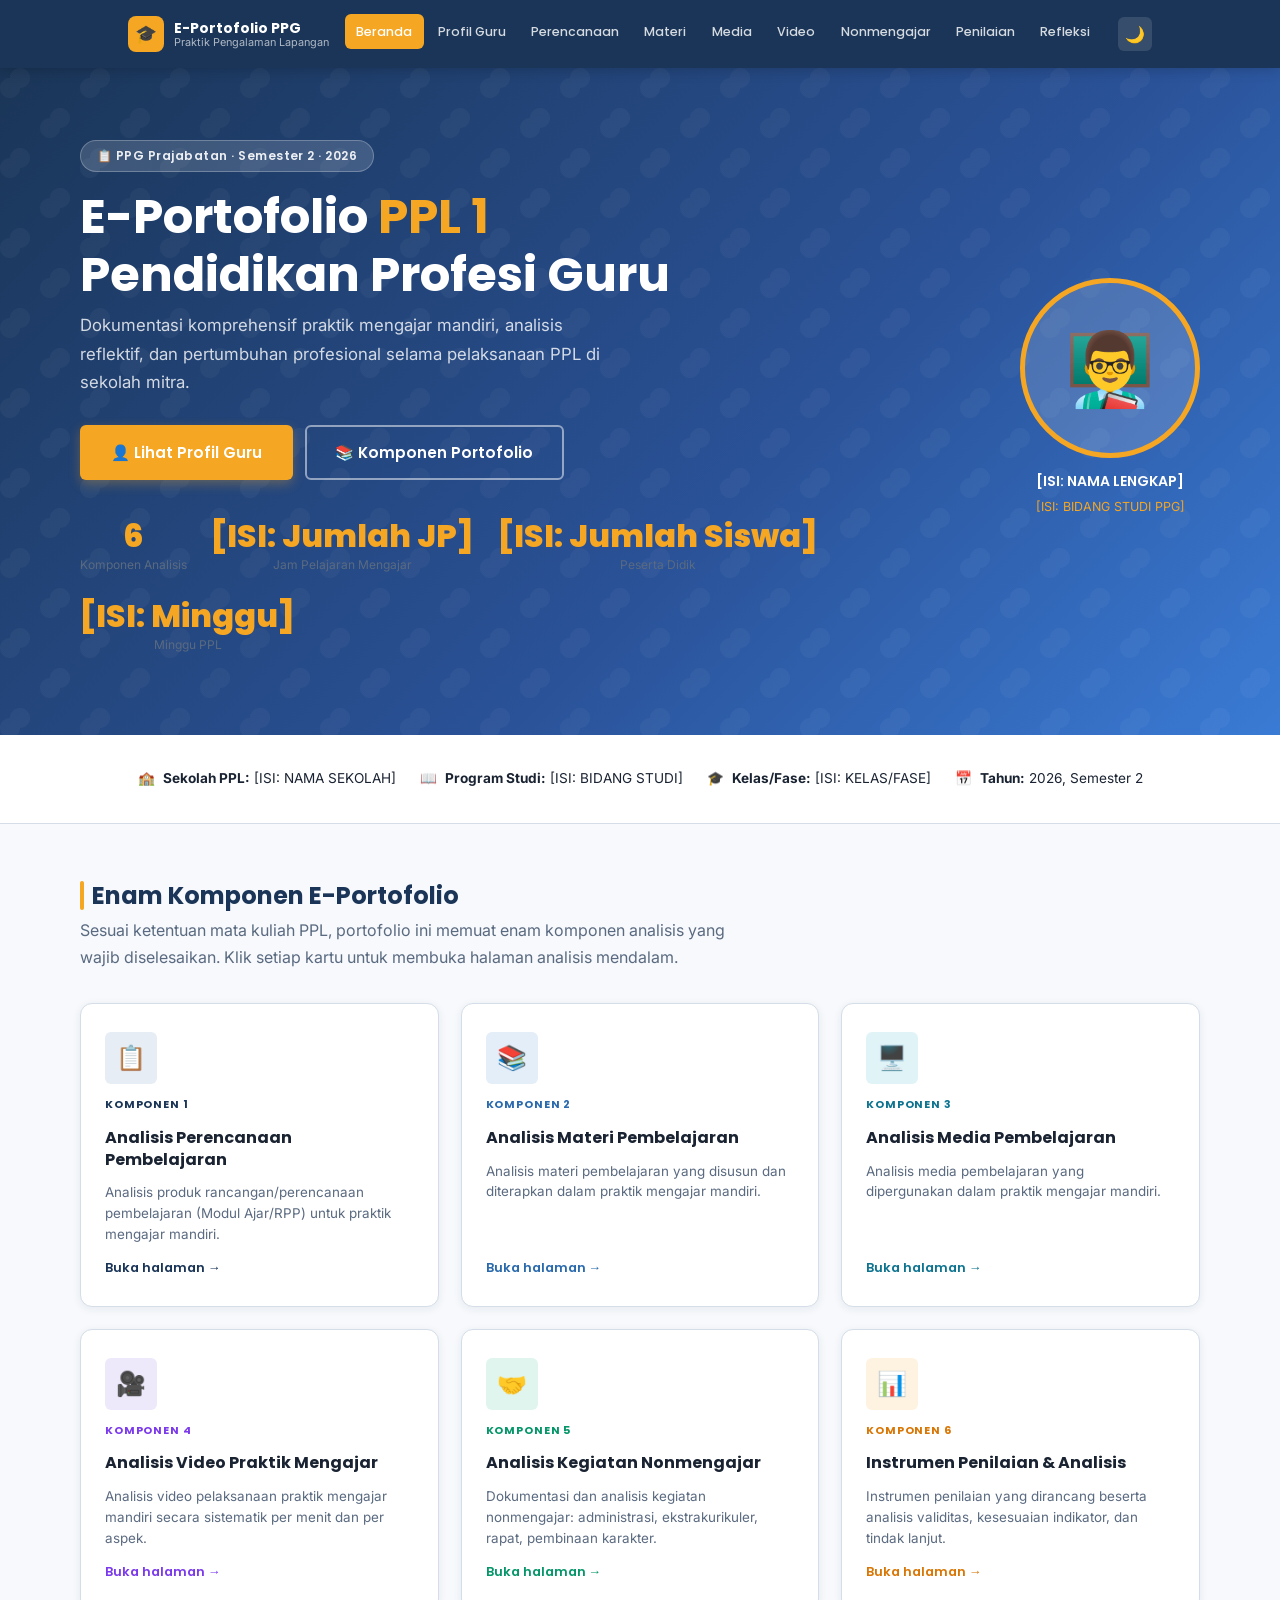
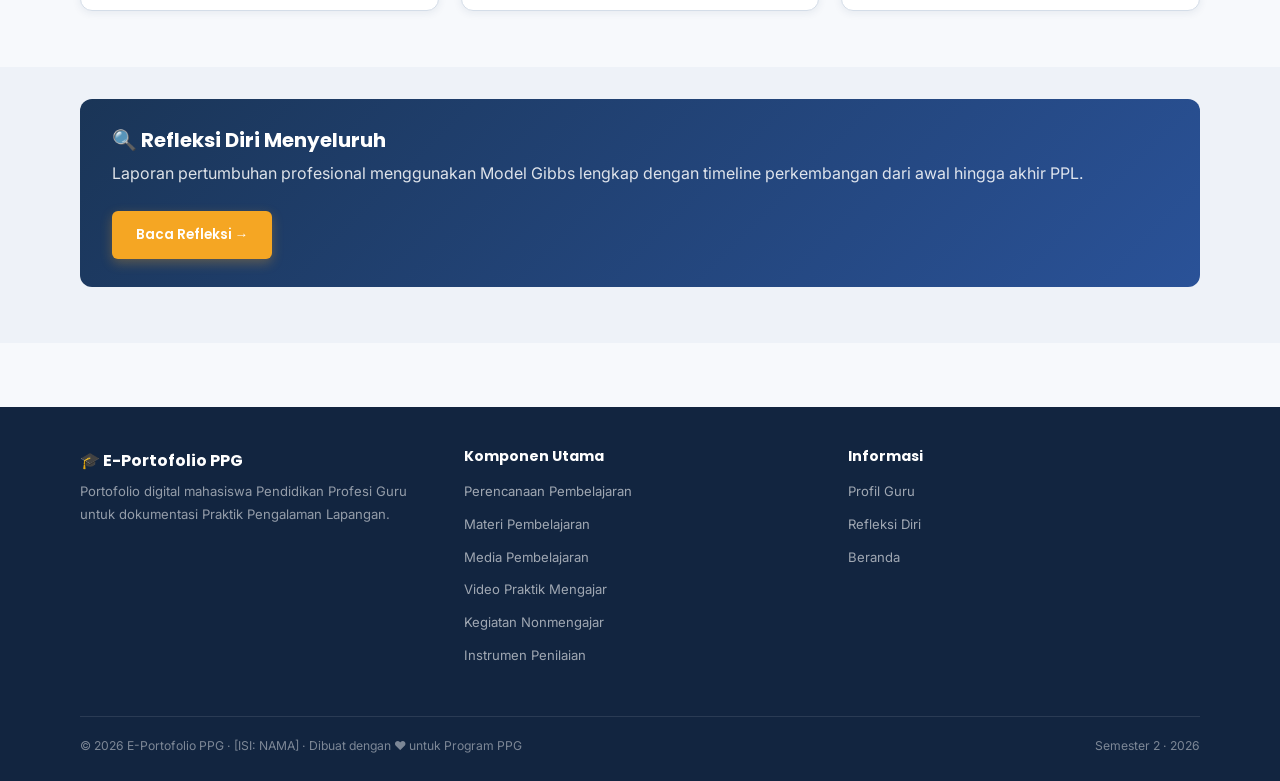
==== index.html @ 10f50a90 "Add files via upload" ====
<!DOCTYPE html>
<html lang="id">
<head>
  <meta charset="UTF-8" />
  <meta name="viewport" content="width=device-width, initial-scale=1.0" />
  <title>E-Portofolio PPG – Beranda</title>
  <meta name="description" content="E-Portofolio Mahasiswa PPG untuk Praktik Pengalaman Lapangan (PPL)" />
  <link rel="stylesheet" href="assets/css/style.css" />
  <!-- Reading Progress Bar -->
  <style>
    #reading-progress {
      position: fixed; top: 0; left: 0; height: 3px; width: 0;
      background: var(--color-accent); z-index: 2000; transition: width .1s;
    }
  </style>
</head>
<body>
<div id="reading-progress" role="progressbar" aria-label="Progress membaca"></div>

<!-- ===== NAVBAR ===== -->
<nav class="navbar" role="navigation" aria-label="Navigasi utama">
  <div class="container">
    <a href="index.html" class="nav-brand" aria-label="Beranda E-Portofolio PPG">
      <div class="nav-brand-icon" aria-hidden="true">🎓</div>
      <div class="nav-brand-text">
        <span class="nav-brand-title">E-Portofolio PPG</span>
        <span class="nav-brand-sub">Praktik Pengalaman Lapangan</span>
      </div>
    </a>
    <ul class="nav-menu" id="nav-menu" role="menubar">
      <li role="none"><a href="index.html" role="menuitem">Beranda</a></li>
      <li role="none"><a href="profil.html" role="menuitem">Profil Guru</a></li>
      <li role="none"><a href="perencanaan.html" role="menuitem">Perencanaan</a></li>
      <li role="none"><a href="materi.html" role="menuitem">Materi</a></li>
      <li role="none"><a href="media.html" role="menuitem">Media</a></li>
      <li role="none"><a href="video.html" role="menuitem">Video</a></li>
      <li role="none"><a href="nonmengajar.html" role="menuitem">Nonmengajar</a></li>
      <li role="none"><a href="penilaian.html" role="menuitem">Penilaian</a></li>
      <li role="none"><a href="refleksi.html" role="menuitem">Refleksi</a></li>
    </ul>
    <div class="nav-actions">
      <button id="dark-toggle" class="btn-dark-toggle" aria-label="Ganti tema gelap/terang" title="Ganti tema">🌙</button>
      <button id="hamburger" class="hamburger" aria-label="Buka/tutup menu" aria-expanded="false" aria-controls="nav-menu">☰</button>
    </div>
  </div>
</nav>

<!-- ===== HERO ===== -->
<header class="hero">
  <div class="container">
    <div class="hero-layout">
      <div class="hero-text">
        <span class="hero-tag">📋 PPG Prajabatan · Semester 2 · 2026</span>
        <h1 class="hero-title">
          E-Portofolio <span>PPL 1</span><br>
          Pendidikan Profesi Guru
        </h1>
        <p class="hero-subtitle">
          Dokumentasi komprehensif praktik mengajar mandiri, analisis reflektif, dan pertumbuhan profesional selama pelaksanaan PPL di sekolah mitra.
        </p>
        <div class="hero-cta">
          <a href="profil.html" class="btn btn-accent btn-lg">👤 Lihat Profil Guru</a>
          <a href="#komponen" class="btn btn-outline btn-lg" style="color:#fff;border-color:rgba(255,255,255,.5);">📚 Komponen Portofolio</a>
        </div>

        <div class="stats-grid">
          <div class="stat-item">
            <div class="stat-num">6</div>
            <div class="stat-label">Komponen Analisis</div>
          </div>
          <div class="stat-item">
            <div class="stat-num">[ISI: Jumlah JP]</div>
            <div class="stat-label">Jam Pelajaran Mengajar</div>
          </div>
          <div class="stat-item">
            <div class="stat-num">[ISI: Jumlah Siswa]</div>
            <div class="stat-label">Peserta Didik</div>
          </div>
          <div class="stat-item">
            <div class="stat-num">[ISI: Minggu]</div>
            <div class="stat-label">Minggu PPL</div>
          </div>
        </div>
      </div>

      <div class="hero-avatar-wrap">
        <div class="hero-avatar">
          <img src="assets/img/foto-profil.jpg" alt="Foto profil [NAMA] mahasiswa PPG" onerror="this.parentElement.innerHTML='👨‍🏫'">
        </div>
        <div class="hero-avatar-name">[ISI: NAMA LENGKAP]</div>
        <div class="hero-avatar-role">[ISI: BIDANG STUDI PPG]</div>
      </div>
    </div>
  </div>
</header>

<!-- ===== INFO UTAMA ===== -->
<section class="section-sm" style="background:var(--color-surface);border-bottom:1px solid var(--color-border);">
  <div class="container">
    <div style="display:flex;flex-wrap:wrap;gap:1.5rem;justify-content:center;">
      <div style="display:flex;align-items:center;gap:.5rem;font-size:.85rem;">
        <span>🏫</span><span><strong>Sekolah PPL:</strong> [ISI: NAMA SEKOLAH]</span>
      </div>
      <div style="display:flex;align-items:center;gap:.5rem;font-size:.85rem;">
        <span>📖</span><span><strong>Program Studi:</strong> [ISI: BIDANG STUDI]</span>
      </div>
      <div style="display:flex;align-items:center;gap:.5rem;font-size:.85rem;">
        <span>🎓</span><span><strong>Kelas/Fase:</strong> [ISI: KELAS/FASE]</span>
      </div>
      <div style="display:flex;align-items:center;gap:.5rem;font-size:.85rem;">
        <span>📅</span><span><strong>Tahun:</strong> 2026, Semester 2</span>
      </div>
    </div>
  </div>
</section>

<!-- ===== 6 KOMPONEN ===== -->
<section class="section" id="komponen">
  <div class="container">
    <h2 class="section-title fade-in">Enam Komponen E-Portofolio</h2>
    <p class="section-subtitle fade-in">
      Sesuai ketentuan mata kuliah PPL, portofolio ini memuat enam komponen analisis yang wajib diselesaikan. Klik setiap kartu untuk membuka halaman analisis mendalam.
    </p>

    <div class="comp-grid">

      <!-- 1 -->
      <a href="perencanaan.html" class="comp-card fade-in" style="--comp-color:#1A3557;--comp-color-lt:#e6edf4;">
        <div class="comp-icon" aria-hidden="true">📋</div>
        <div class="comp-num">Komponen 1</div>
        <div class="comp-title">Analisis Perencanaan Pembelajaran</div>
        <p class="comp-desc">Analisis produk rancangan/perencanaan pembelajaran (Modul Ajar/RPP) untuk praktik mengajar mandiri.</p>
        <div class="comp-arrow">Buka halaman →</div>
      </a>

      <!-- 2 -->
      <a href="materi.html" class="comp-card fade-in" style="--comp-color:#2a6aad;--comp-color-lt:#e3eef8;">
        <div class="comp-icon" style="--comp-color-lt:#e3eef8;" aria-hidden="true">📚</div>
        <div class="comp-num">Komponen 2</div>
        <div class="comp-title">Analisis Materi Pembelajaran</div>
        <p class="comp-desc">Analisis materi pembelajaran yang disusun dan diterapkan dalam praktik mengajar mandiri.</p>
        <div class="comp-arrow">Buka halaman →</div>
      </a>

      <!-- 3 -->
      <a href="media.html" class="comp-card fade-in" style="--comp-color:#0e7490;--comp-color-lt:#e0f4f8;">
        <div class="comp-icon" style="--comp-color-lt:#e0f4f8;" aria-hidden="true">🖥️</div>
        <div class="comp-num">Komponen 3</div>
        <div class="comp-title">Analisis Media Pembelajaran</div>
        <p class="comp-desc">Analisis media pembelajaran yang dipergunakan dalam praktik mengajar mandiri.</p>
        <div class="comp-arrow">Buka halaman →</div>
      </a>

      <!-- 4 -->
      <a href="video.html" class="comp-card fade-in" style="--comp-color:#7c3aed;--comp-color-lt:#ede9fb;">
        <div class="comp-icon" style="--comp-color-lt:#ede9fb;" aria-hidden="true">🎥</div>
        <div class="comp-num">Komponen 4</div>
        <div class="comp-title">Analisis Video Praktik Mengajar</div>
        <p class="comp-desc">Analisis video pelaksanaan praktik mengajar mandiri secara sistematik per menit dan per aspek.</p>
        <div class="comp-arrow">Buka halaman →</div>
      </a>

      <!-- 5 -->
      <a href="nonmengajar.html" class="comp-card fade-in" style="--comp-color:#059669;--comp-color-lt:#e0f5ee;">
        <div class="comp-icon" style="--comp-color-lt:#e0f5ee;" aria-hidden="true">🤝</div>
        <div class="comp-num">Komponen 5</div>
        <div class="comp-title">Analisis Kegiatan Nonmengajar</div>
        <p class="comp-desc">Dokumentasi dan analisis kegiatan nonmengajar: administrasi, ekstrakurikuler, rapat, pembinaan karakter.</p>
        <div class="comp-arrow">Buka halaman →</div>
      </a>

      <!-- 6 -->
      <a href="penilaian.html" class="comp-card fade-in" style="--comp-color:#d97706;--comp-color-lt:#fef3e0;">
        <div class="comp-icon" style="--comp-color-lt:#fef3e0;" aria-hidden="true">📊</div>
        <div class="comp-num">Komponen 6</div>
        <div class="comp-title">Instrumen Penilaian & Analisis</div>
        <p class="comp-desc">Instrumen penilaian yang dirancang beserta analisis validitas, kesesuaian indikator, dan tindak lanjut.</p>
        <div class="comp-arrow">Buka halaman →</div>
      </a>

    </div>
  </div>
</section>

<!-- ===== REFLEKSI CTA ===== -->
<section class="section-sm" style="background:var(--color-surface-2);">
  <div class="container">
    <div class="highlight-box fade-in">
      <div style="display:flex;align-items:center;justify-content:space-between;flex-wrap:wrap;gap:1.5rem;">
        <div>
          <h3 style="font-size:1.25rem;margin-bottom:.4rem;">🔍 Refleksi Diri Menyeluruh</h3>
          <p>Laporan pertumbuhan profesional menggunakan Model Gibbs lengkap dengan timeline perkembangan dari awal hingga akhir PPL.</p>
        </div>
        <a href="refleksi.html" class="btn btn-accent">Baca Refleksi →</a>
      </div>
    </div>
  </div>
</section>

<!-- ===== FOOTER ===== -->
<footer class="footer" role="contentinfo">
  <div class="container">
    <div class="footer-grid">
      <div class="footer-brand">
        <div class="nav-brand-title">🎓 E-Portofolio PPG</div>
        <p>Portofolio digital mahasiswa Pendidikan Profesi Guru untuk dokumentasi Praktik Pengalaman Lapangan.</p>
      </div>
      <div class="footer-col">
        <h4>Komponen Utama</h4>
        <ul>
          <li><a href="perencanaan.html">Perencanaan Pembelajaran</a></li>
          <li><a href="materi.html">Materi Pembelajaran</a></li>
          <li><a href="media.html">Media Pembelajaran</a></li>
          <li><a href="video.html">Video Praktik Mengajar</a></li>
          <li><a href="nonmengajar.html">Kegiatan Nonmengajar</a></li>
          <li><a href="penilaian.html">Instrumen Penilaian</a></li>
        </ul>
      </div>
      <div class="footer-col">
        <h4>Informasi</h4>
        <ul>
          <li><a href="profil.html">Profil Guru</a></li>
          <li><a href="refleksi.html">Refleksi Diri</a></li>
          <li><a href="index.html">Beranda</a></li>
        </ul>
      </div>
    </div>
    <div class="footer-bottom">
      <span>© <span id="current-year"></span> E-Portofolio PPG · [ISI: NAMA] · Dibuat dengan ❤️ untuk Program PPG</span>
      <span>Semester 2 · 2026</span>
    </div>
  </div>
</footer>

<button id="back-to-top" aria-label="Kembali ke atas">↑</button>
<script src="assets/js/main.js"></script>
</body>
</html>
---- assets/css/style.css ----
/* ============================================================
   E-PORTOFOLIO PPG — style.css
   Palet: Biru Tua (#1A3557) + Aksen Kuning/Oranye (#F5A623)
   Font : Poppins (judul) | Inter (isi)
   ============================================================ */

/* ---------- Google Fonts ---------- */
@import url('https://fonts.googleapis.com/css2?family=Inter:wght@300;400;500;600;700&family=Poppins:wght@400;500;600;700;800&display=swap');

/* ---------- CSS Variables ---------- */
:root {
  --color-primary:     #1A3557;
  --color-primary-dk:  #122540;
  --color-primary-lt:  #2a5298;
  --color-accent:      #F5A623;
  --color-accent-dk:   #d4891a;
  --color-accent-lt:   #ffc65a;
  --color-bg:          #F7F9FC;
  --color-surface:     #FFFFFF;
  --color-surface-2:   #EEF2F8;
  --color-text:        #1a2332;
  --color-text-muted:  #5a6a80;
  --color-border:      #d4dde8;
  --color-danger:      #e74c3c;
  --color-success:     #27ae60;

  --font-head:    'Poppins', sans-serif;
  --font-body:    'Inter', sans-serif;

  --radius-sm:    6px;
  --radius-md:    12px;
  --radius-lg:    20px;
  --radius-xl:    28px;

  --shadow-sm:    0 2px 8px rgba(26,53,87,.08);
  --shadow-md:    0 6px 24px rgba(26,53,87,.12);
  --shadow-lg:    0 16px 48px rgba(26,53,87,.16);

  --nav-height:   68px;
  --transition:   .25s cubic-bezier(.4,0,.2,1);
}

/* ---------- Dark Mode ---------- */
[data-theme="dark"] {
  --color-primary:     #2a6aad;
  --color-primary-dk:  #1d4e80;
  --color-primary-lt:  #4a8fd4;
  --color-accent:      #F5A623;
  --color-accent-dk:   #d4891a;
  --color-bg:          #0f1923;
  --color-surface:     #1a2535;
  --color-surface-2:   #222f42;
  --color-text:        #e2e8f0;
  --color-text-muted:  #8fa3bc;
  --color-border:      #2d3f55;
}

/* ---------- Reset & Base ---------- */
*, *::before, *::after { box-sizing: border-box; margin: 0; padding: 0; }

html {
  font-size: 16px;
  scroll-behavior: smooth;
  scroll-padding-top: calc(var(--nav-height) + 16px);
}

body {
  font-family: var(--font-body);
  background: var(--color-bg);
  color: var(--color-text);
  line-height: 1.7;
  transition: background var(--transition), color var(--transition);
}

img { max-width: 100%; height: auto; display: block; }
a { color: var(--color-primary-lt); text-decoration: none; }
a:hover { text-decoration: underline; }

h1, h2, h3, h4, h5 {
  font-family: var(--font-head);
  color: var(--color-primary);
  line-height: 1.3;
}
[data-theme="dark"] h1,
[data-theme="dark"] h2,
[data-theme="dark"] h3,
[data-theme="dark"] h4,
[data-theme="dark"] h5 { color: var(--color-primary-lt); }

p { margin-bottom: 1rem; }
ul, ol { padding-left: 1.5rem; margin-bottom: 1rem; }
li { margin-bottom: .35rem; }

/* ---------- Utility Classes ---------- */
.container { max-width: 1160px; margin: 0 auto; padding: 0 1.25rem; }
.sr-only {
  position: absolute; width: 1px; height: 1px;
  padding: 0; margin: -1px; overflow: hidden;
  clip: rect(0,0,0,0); white-space: nowrap; border: 0;
}
.text-accent   { color: var(--color-accent); }
.text-muted    { color: var(--color-text-muted); }
.font-head     { font-family: var(--font-head); }
.mt-0 { margin-top: 0 !important; }
.mb-0 { margin-bottom: 0 !important; }
.badge {
  display: inline-block;
  padding: .22rem .65rem;
  font-size: .7rem;
  font-weight: 600;
  font-family: var(--font-head);
  letter-spacing: .04em;
  text-transform: uppercase;
  border-radius: 99px;
  background: var(--color-accent);
  color: #fff;
}
.badge-blue {
  background: var(--color-primary);
  color: #fff;
}
.badge-outline {
  background: transparent;
  border: 1.5px solid var(--color-primary);
  color: var(--color-primary);
}

/* ---------- NAVBAR ---------- */
.navbar {
  position: sticky;
  top: 0;
  z-index: 1000;
  height: var(--nav-height);
  background: var(--color-primary);
  box-shadow: 0 2px 12px rgba(0,0,0,.18);
  display: flex;
  align-items: center;
}

.navbar .container {
  display: flex;
  align-items: center;
  justify-content: space-between;
  gap: 1rem;
  height: 100%;
}

.nav-brand {
  display: flex;
  align-items: center;
  gap: .6rem;
  text-decoration: none;
}
.nav-brand-icon {
  width: 36px; height: 36px;
  background: var(--color-accent);
  border-radius: 8px;
  display: grid;
  place-items: center;
  font-size: 1.1rem;
  flex-shrink: 0;
}
.nav-brand-text {
  display: flex;
  flex-direction: column;
  line-height: 1.15;
}
.nav-brand-title {
  font-family: var(--font-head);
  font-weight: 700;
  font-size: .88rem;
  color: #fff;
}
.nav-brand-sub {
  font-size: .68rem;
  color: rgba(255,255,255,.65);
  font-weight: 400;
}

.nav-menu {
  display: flex;
  align-items: center;
  list-style: none;
  gap: .15rem;
  padding: 0;
  margin: 0;
}
.nav-menu a {
  display: block;
  padding: .42rem .72rem;
  font-family: var(--font-head);
  font-size: .78rem;
  font-weight: 500;
  color: rgba(255,255,255,.82);
  border-radius: var(--radius-sm);
  transition: background var(--transition), color var(--transition);
  text-decoration: none;
  white-space: nowrap;
}
.nav-menu a:hover { background: rgba(255,255,255,.12); color: #fff; }
.nav-menu a.active {
  background: var(--color-accent);
  color: #fff;
}

.nav-actions {
  display: flex;
  align-items: center;
  gap: .5rem;
}
.btn-dark-toggle {
  background: rgba(255,255,255,.12);
  border: none;
  border-radius: var(--radius-sm);
  width: 34px; height: 34px;
  cursor: pointer;
  color: #fff;
  font-size: 1rem;
  display: grid;
  place-items: center;
  transition: background var(--transition);
}
.btn-dark-toggle:hover { background: rgba(255,255,255,.22); }

.hamburger {
  display: none;
  background: none;
  border: none;
  cursor: pointer;
  padding: .4rem;
  border-radius: var(--radius-sm);
  color: #fff;
  font-size: 1.4rem;
}

/* ---------- MOBILE MENU ---------- */
@media (max-width: 900px) {
  .hamburger { display: block; }

  .nav-menu {
    position: fixed;
    top: var(--nav-height);
    left: 0; right: 0;
    background: var(--color-primary-dk);
    flex-direction: column;
    align-items: stretch;
    gap: 0;
    padding: .75rem;
    max-height: calc(100vh - var(--nav-height));
    overflow-y: auto;
    transform: translateY(-110%);
    opacity: 0;
    transition: transform .3s ease, opacity .3s ease;
    pointer-events: none;
  }
  .nav-menu.open {
    transform: translateY(0);
    opacity: 1;
    pointer-events: auto;
  }
  .nav-menu a {
    padding: .7rem 1rem;
    font-size: .88rem;
  }
}

/* ---------- BREADCRUMB ---------- */
.breadcrumb {
  background: var(--color-surface);
  border-bottom: 1px solid var(--color-border);
  padding: .6rem 0;
  font-size: .78rem;
  color: var(--color-text-muted);
}
.breadcrumb ol {
  list-style: none;
  display: flex;
  align-items: center;
  gap: .4rem;
  padding: 0; margin: 0;
  flex-wrap: wrap;
}
.breadcrumb li:not(:last-child)::after {
  content: '›';
  margin-left: .4rem;
  opacity: .5;
}
.breadcrumb a { color: var(--color-primary-lt); }

/* ---------- PAGE HERO ---------- */
.page-hero {
  background: linear-gradient(135deg, var(--color-primary) 0%, var(--color-primary-lt) 100%);
  padding: 3.5rem 0 3rem;
  position: relative;
  overflow: hidden;
}
.page-hero::before {
  content: '';
  position: absolute;
  inset: 0;
  background: url("data:image/svg+xml,%3Csvg width='60' height='60' viewBox='0 0 60 60' xmlns='http://www.w3.org/2000/svg'%3E%3Cg fill='none' fill-rule='evenodd'%3E%3Cg fill='%23ffffff' fill-opacity='0.04'%3E%3Cpath d='M36 34v-4h-2v4h-4v2h4v4h2v-4h4v-2h-4zm0-30V0h-2v4h-4v2h4v4h2V6h4V4h-4zM6 34v-4H4v4H0v2h4v4h2v-4h4v-2H6zM6 4V0H4v4H0v2h4v4h2V6h4V4H6z'/%3E%3C/g%3E%3C/g%3E%3C/svg%3E");
}
.page-hero .container { position: relative; }
.page-hero-badge {
  display: inline-flex;
  align-items: center;
  gap: .4rem;
  background: rgba(255,255,255,.15);
  border: 1px solid rgba(255,255,255,.25);
  border-radius: 99px;
  padding: .3rem .85rem;
  font-size: .72rem;
  font-family: var(--font-head);
  font-weight: 600;
  color: rgba(255,255,255,.9);
  letter-spacing: .05em;
  text-transform: uppercase;
  margin-bottom: .85rem;
}
.page-hero h1 {
  font-size: clamp(1.6rem, 3vw, 2.5rem);
  color: #fff;
  margin-bottom: .6rem;
}
.page-hero p {
  color: rgba(255,255,255,.8);
  font-size: 1.02rem;
  max-width: 680px;
  margin-bottom: 0;
}

/* ---------- SECTION ---------- */
.section { padding: 3.5rem 0; }
.section-sm { padding: 2rem 0; }
.section-title {
  font-size: 1.5rem;
  margin-bottom: .4rem;
  display: flex;
  align-items: center;
  gap: .5rem;
}
.section-title::before {
  content: '';
  display: inline-block;
  width: 4px;
  height: 1.2em;
  background: var(--color-accent);
  border-radius: 2px;
  flex-shrink: 0;
}
.section-subtitle {
  color: var(--color-text-muted);
  margin-bottom: 2rem;
  max-width: 680px;
}
.divider {
  border: none;
  border-top: 1px solid var(--color-border);
  margin: 2rem 0;
}

/* ---------- CARDS ---------- */
.card {
  background: var(--color-surface);
  border-radius: var(--radius-md);
  border: 1px solid var(--color-border);
  box-shadow: var(--shadow-sm);
  transition: box-shadow var(--transition), transform var(--transition);
  overflow: hidden;
}
.card:hover {
  box-shadow: var(--shadow-md);
  transform: translateY(-3px);
}
.card-body { padding: 1.5rem; }
.card-header {
  padding: 1rem 1.5rem;
  border-bottom: 1px solid var(--color-border);
  display: flex;
  align-items: center;
  gap: .5rem;
  font-family: var(--font-head);
  font-weight: 600;
}
.card-footer {
  padding: 1rem 1.5rem;
  border-top: 1px solid var(--color-border);
  background: var(--color-surface-2);
}

/* ---------- KOMPONEN CARD (beranda) ---------- */
.comp-grid {
  display: grid;
  grid-template-columns: repeat(auto-fill, minmax(280px, 1fr));
  gap: 1.35rem;
}
.comp-card {
  background: var(--color-surface);
  border-radius: var(--radius-md);
  border: 1px solid var(--color-border);
  padding: 1.75rem 1.5rem;
  display: flex;
  flex-direction: column;
  gap: .75rem;
  text-decoration: none;
  transition: box-shadow var(--transition), transform var(--transition), border-color var(--transition);
  box-shadow: var(--shadow-sm);
  position: relative;
  overflow: hidden;
}
.comp-card::after {
  content: '';
  position: absolute;
  top: 0; left: 0; right: 0;
  height: 4px;
  background: var(--comp-color, var(--color-accent));
  transform: scaleX(0);
  transform-origin: left;
  transition: transform var(--transition);
}
.comp-card:hover::after { transform: scaleX(1); }
.comp-card:hover {
  box-shadow: var(--shadow-md);
  transform: translateY(-4px);
  border-color: var(--comp-color, var(--color-accent));
  text-decoration: none;
}
.comp-icon {
  width: 52px; height: 52px;
  border-radius: var(--radius-sm);
  background: var(--comp-color-lt, #FFF3DC);
  display: grid;
  place-items: center;
  font-size: 1.5rem;
  flex-shrink: 0;
}
.comp-num {
  font-size: .68rem;
  font-family: var(--font-head);
  font-weight: 700;
  letter-spacing: .08em;
  text-transform: uppercase;
  color: var(--comp-color, var(--color-accent));
}
.comp-title {
  font-family: var(--font-head);
  font-weight: 700;
  font-size: 1rem;
  color: var(--color-text);
  line-height: 1.35;
}
[data-theme="dark"] .comp-title { color: var(--color-text); }
.comp-desc {
  font-size: .84rem;
  color: var(--color-text-muted);
  line-height: 1.55;
  margin-bottom: 0;
}
.comp-arrow {
  margin-top: auto;
  font-size: .8rem;
  font-weight: 600;
  font-family: var(--font-head);
  color: var(--comp-color, var(--color-accent));
  display: flex;
  align-items: center;
  gap: .3rem;
}

/* ---------- ANALYSIS SECTION (struktur analisis) ---------- */
.analysis-step {
  background: var(--color-surface);
  border-radius: var(--radius-md);
  border: 1px solid var(--color-border);
  margin-bottom: 1.5rem;
  overflow: hidden;
  box-shadow: var(--shadow-sm);
}
.analysis-step-header {
  background: linear-gradient(90deg, var(--color-primary) 0%, var(--color-primary-lt) 100%);
  padding: .9rem 1.4rem;
  display: flex;
  align-items: center;
  gap: .75rem;
}
.step-number {
  background: var(--color-accent);
  color: #fff;
  width: 30px; height: 30px;
  border-radius: 50%;
  display: grid;
  place-items: center;
  font-family: var(--font-head);
  font-weight: 700;
  font-size: .82rem;
  flex-shrink: 0;
}
.analysis-step-header h3 {
  color: #fff;
  font-size: 1rem;
  margin: 0;
  font-family: var(--font-head);
}
.analysis-step-body {
  padding: 1.4rem;
}

/* ---------- PLACEHOLDER BOX ---------- */
.placeholder-box {
  border: 2px dashed var(--color-accent);
  border-radius: var(--radius-md);
  padding: 1.25rem 1.5rem;
  background: rgba(245,166,35,.06);
  margin-bottom: 1rem;
  position: relative;
}
.placeholder-box::before {
  content: '✏️ PLACEHOLDER';
  display: block;
  font-family: var(--font-head);
  font-size: .65rem;
  font-weight: 700;
  letter-spacing: .08em;
  color: var(--color-accent-dk);
  margin-bottom: .5rem;
}
.placeholder-box p, .placeholder-box li {
  color: var(--color-text-muted);
  font-style: italic;
  font-size: .9rem;
}
.placeholder-box p:last-child { margin-bottom: 0; }

.example-box {
  border-left: 4px solid var(--color-primary-lt);
  border-radius: 0 var(--radius-sm) var(--radius-sm) 0;
  padding: 1.1rem 1.4rem;
  background: rgba(26,53,87,.05);
  margin-bottom: 1rem;
  position: relative;
}
.example-box::before {
  content: '💡 CONTOH PENULISAN — Hapus bagian ini saat mengisi konten nyata';
  display: block;
  font-family: var(--font-head);
  font-size: .65rem;
  font-weight: 700;
  letter-spacing: .06em;
  color: var(--color-primary-lt);
  margin-bottom: .5rem;
}
.example-box p { font-size: .9rem; margin-bottom: 0; color: var(--color-text); }

/* ---------- TABLE ---------- */
.table-wrap { overflow-x: auto; margin-bottom: 1rem; }
table {
  width: 100%;
  border-collapse: collapse;
  font-size: .88rem;
}
th {
  background: var(--color-primary);
  color: #fff;
  font-family: var(--font-head);
  font-weight: 600;
  padding: .75rem 1rem;
  text-align: left;
  white-space: nowrap;
}
td {
  padding: .7rem 1rem;
  border-bottom: 1px solid var(--color-border);
  vertical-align: top;
}
tr:nth-child(even) td { background: var(--color-surface-2); }
tr:hover td { background: rgba(26,53,87,.05); }

/* ---------- PROFIL ---------- */
.profil-hero {
  background: linear-gradient(135deg, var(--color-primary) 0%, var(--color-primary-lt) 100%);
  padding: 3rem 0;
  position: relative;
  overflow: hidden;
}
.profil-hero::before {
  content: '';
  position: absolute; inset: 0;
  background: url("data:image/svg+xml,%3Csvg width='60' height='60' viewBox='0 0 60 60' xmlns='http://www.w3.org/2000/svg'%3E%3Cg fill='none' fill-rule='evenodd'%3E%3Cg fill='%23ffffff' fill-opacity='0.04'%3E%3Cpath d='M36 34v-4h-2v4h-4v2h4v4h2v-4h4v-2h-4zm0-30V0h-2v4h-4v2h4v4h2V6h4V4h-4zM6 34v-4H4v4H0v2h4v4h2v-4h4v-2H6zM6 4V0H4v4H0v2h4v4h2V6h4V4H6z'/%3E%3C/g%3E%3C/g%3E%3C/svg%3E");
}
.profil-card {
  position: relative;
  display: flex;
  align-items: center;
  gap: 2.5rem;
  flex-wrap: wrap;
}
.profil-avatar-wrap {
  width: 130px; height: 130px;
  border-radius: 50%;
  border: 4px solid var(--color-accent);
  overflow: hidden;
  flex-shrink: 0;
  background: var(--color-surface-2);
  display: grid;
  place-items: center;
  font-size: 3rem;
}
.profil-info h1 {
  color: #fff;
  font-size: 1.8rem;
  margin-bottom: .2rem;
}
.profil-info .profil-role {
  color: var(--color-accent);
  font-family: var(--font-head);
  font-weight: 600;
  font-size: .95rem;
  margin-bottom: .6rem;
}
.profil-meta {
  display: flex;
  flex-wrap: wrap;
  gap: .5rem;
}
.profil-meta-item {
  display: flex;
  align-items: center;
  gap: .35rem;
  font-size: .8rem;
  color: rgba(255,255,255,.8);
  background: rgba(255,255,255,.12);
  border-radius: 99px;
  padding: .25rem .75rem;
}

/* ---------- SKILL BAR ---------- */
.skill-bar {
  margin-bottom: 1rem;
}
.skill-bar-label {
  display: flex;
  justify-content: space-between;
  margin-bottom: .35rem;
  font-size: .85rem;
  font-weight: 500;
}
.skill-bar-track {
  background: var(--color-surface-2);
  border-radius: 99px;
  height: 8px;
  overflow: hidden;
}
.skill-bar-fill {
  height: 100%;
  background: linear-gradient(90deg, var(--color-primary), var(--color-primary-lt));
  border-radius: 99px;
  width: 0;
  transition: width 1s ease;
}

/* ---------- TIMELINE ---------- */
.timeline {
  position: relative;
  padding-left: 2.5rem;
}
.timeline::before {
  content: '';
  position: absolute;
  left: 10px; top: 0; bottom: 0;
  width: 2px;
  background: linear-gradient(to bottom, var(--color-accent), var(--color-primary-lt));
}
.timeline-item {
  position: relative;
  margin-bottom: 2rem;
}
.timeline-dot {
  position: absolute;
  left: -2.05rem;
  top: .25rem;
  width: 18px; height: 18px;
  border-radius: 50%;
  background: var(--color-accent);
  border: 3px solid var(--color-surface);
  box-shadow: 0 0 0 2px var(--color-accent);
}
.timeline-date {
  font-family: var(--font-head);
  font-size: .72rem;
  font-weight: 700;
  color: var(--color-accent-dk);
  letter-spacing: .05em;
  text-transform: uppercase;
  margin-bottom: .3rem;
}
.timeline-title {
  font-family: var(--font-head);
  font-weight: 600;
  font-size: .98rem;
  color: var(--color-primary);
  margin-bottom: .35rem;
}
[data-theme="dark"] .timeline-title { color: var(--color-primary-lt); }
.timeline-body {
  font-size: .88rem;
  color: var(--color-text-muted);
}
.timeline-body p { margin-bottom: 0; }

/* ---------- VIDEO EMBED ---------- */
.video-container {
  position: relative;
  padding-bottom: 56.25%;
  height: 0;
  overflow: hidden;
  border-radius: var(--radius-md);
  background: #000;
  margin-bottom: 1rem;
}
.video-container iframe {
  position: absolute;
  top: 0; left: 0;
  width: 100%; height: 100%;
  border: none;
}

/* ---------- GALLERY ---------- */
.gallery-grid {
  display: grid;
  grid-template-columns: repeat(auto-fill, minmax(200px, 1fr));
  gap: 1rem;
}
.gallery-item {
  border-radius: var(--radius-md);
  overflow: hidden;
  border: 1px solid var(--color-border);
  aspect-ratio: 4/3;
  background: var(--color-surface-2);
  display: grid;
  place-items: center;
  font-size: 2.5rem;
  cursor: pointer;
  transition: transform var(--transition);
}
.gallery-item:hover { transform: scale(1.02); }
.gallery-item img {
  width: 100%; height: 100%;
  object-fit: cover;
}

/* ---------- DOWNLOAD BUTTON ---------- */
.btn {
  display: inline-flex;
  align-items: center;
  gap: .45rem;
  padding: .65rem 1.35rem;
  border-radius: var(--radius-sm);
  font-family: var(--font-head);
  font-weight: 600;
  font-size: .85rem;
  cursor: pointer;
  text-decoration: none;
  transition: background var(--transition), transform var(--transition), box-shadow var(--transition);
  border: 2px solid transparent;
}
.btn:hover { transform: translateY(-1px); text-decoration: none; }
.btn-primary {
  background: var(--color-primary);
  color: #fff;
  box-shadow: 0 4px 12px rgba(26,53,87,.25);
}
.btn-primary:hover { background: var(--color-primary-lt); box-shadow: 0 6px 18px rgba(26,53,87,.3); }
.btn-accent {
  background: var(--color-accent);
  color: #fff;
  box-shadow: 0 4px 12px rgba(245,166,35,.3);
}
.btn-accent:hover { background: var(--color-accent-dk); }
.btn-outline {
  background: transparent;
  color: var(--color-primary);
  border-color: var(--color-primary);
}
.btn-outline:hover { background: var(--color-primary); color: #fff; }
.btn-sm { padding: .45rem 1rem; font-size: .78rem; }
.btn-lg { padding: .8rem 1.8rem; font-size: .95rem; }

/* ---------- PREV / NEXT NAV ---------- */
.page-nav {
  display: flex;
  justify-content: space-between;
  gap: 1rem;
  margin-top: 3rem;
  padding-top: 2rem;
  border-top: 1px solid var(--color-border);
  flex-wrap: wrap;
}
.page-nav a {
  display: flex;
  align-items: center;
  gap: .5rem;
  padding: .75rem 1.25rem;
  border-radius: var(--radius-md);
  border: 1px solid var(--color-border);
  background: var(--color-surface);
  color: var(--color-text);
  font-family: var(--font-head);
  font-weight: 600;
  font-size: .85rem;
  transition: all var(--transition);
  text-decoration: none;
  flex: 1;
  max-width: 320px;
}
.page-nav a:hover { background: var(--color-primary); color: #fff; border-color: var(--color-primary); }
.page-nav .nav-next { margin-left: auto; flex-direction: row-reverse; }
.page-nav .nav-label {
  font-size: .68rem;
  font-weight: 400;
  color: var(--color-text-muted);
  display: block;
}
a:hover .nav-label { color: rgba(255,255,255,.7); }

/* ---------- BACK TO TOP ---------- */
#back-to-top {
  position: fixed;
  bottom: 1.5rem;
  right: 1.5rem;
  z-index: 900;
  width: 44px; height: 44px;
  border-radius: 50%;
  background: var(--color-primary);
  color: #fff;
  border: none;
  cursor: pointer;
  font-size: 1.1rem;
  display: grid;
  place-items: center;
  box-shadow: var(--shadow-md);
  opacity: 0;
  pointer-events: none;
  transition: opacity var(--transition), transform var(--transition);
}
#back-to-top.visible { opacity: 1; pointer-events: auto; }
#back-to-top:hover { transform: translateY(-3px); }

/* ---------- FOOTER ---------- */
.footer {
  background: var(--color-primary-dk);
  color: rgba(255,255,255,.75);
  padding: 2.5rem 0 1.5rem;
  margin-top: 4rem;
}
.footer-grid {
  display: grid;
  grid-template-columns: repeat(auto-fit, minmax(200px, 1fr));
  gap: 2rem;
  margin-bottom: 2rem;
}
.footer-brand .nav-brand-title { font-size: 1rem; margin-bottom: .4rem; }
.footer-brand p { font-size: .82rem; color: rgba(255,255,255,.55); }
.footer-col h4 {
  color: #fff;
  font-family: var(--font-head);
  font-size: .88rem;
  margin-bottom: .75rem;
}
.footer-col ul { list-style: none; padding: 0; }
.footer-col ul li { margin-bottom: .35rem; }
.footer-col ul a { color: rgba(255,255,255,.6); font-size: .82rem; transition: color var(--transition); }
.footer-col ul a:hover { color: var(--color-accent); text-decoration: none; }
.footer-bottom {
  border-top: 1px solid rgba(255,255,255,.1);
  padding-top: 1.2rem;
  display: flex;
  align-items: center;
  justify-content: space-between;
  flex-wrap: wrap;
  gap: .5rem;
  font-size: .76rem;
  color: rgba(255,255,255,.45);
}
.footer-bottom a { color: var(--color-accent); }

/* ---------- HERO (beranda) ---------- */
.hero {
  background: linear-gradient(135deg, var(--color-primary) 0%, var(--color-primary-lt) 60%, #3a7bd5 100%);
  padding: 4.5rem 0 5rem;
  position: relative;
  overflow: hidden;
}
.hero::before {
  content: '';
  position: absolute; inset: 0;
  background: url("data:image/svg+xml,%3Csvg width='80' height='80' viewBox='0 0 80 80' xmlns='http://www.w3.org/2000/svg'%3E%3Cg fill='none' fill-rule='evenodd'%3E%3Cg fill='%23ffffff' fill-opacity='0.035'%3E%3Cpath d='M50 50c0-5.523 4.477-10 10-10s10 4.477 10 10-4.477 10-10 10c0 5.523-4.477 10-10 10s-10-4.477-10-10 4.477-10 10-10zM10 10c0-5.523 4.477-10 10-10s10 4.477 10 10-4.477 10-10 10c0 5.523-4.477 10-10 10S0 25.523 0 20s4.477-10 10-10z'/%3E%3C/g%3E%3C/g%3E%3C/svg%3E");
}
.hero-layout {
  position: relative;
  display: flex;
  align-items: center;
  gap: 3rem;
  flex-wrap: wrap;
}
.hero-text { flex: 1; min-width: 280px; }
.hero-tag {
  display: inline-flex;
  align-items: center;
  gap: .4rem;
  background: rgba(255,255,255,.15);
  border: 1px solid rgba(255,255,255,.25);
  border-radius: 99px;
  padding: .3rem 1rem;
  font-size: .75rem;
  font-family: var(--font-head);
  font-weight: 600;
  color: rgba(255,255,255,.9);
  margin-bottom: 1rem;
  letter-spacing: .04em;
}
.hero-title {
  font-size: clamp(1.8rem, 4vw, 3rem);
  color: #fff;
  margin-bottom: .5rem;
  line-height: 1.2;
}
.hero-title span { color: var(--color-accent); }
.hero-subtitle {
  color: rgba(255,255,255,.8);
  font-size: 1.05rem;
  max-width: 520px;
  margin-bottom: 1.75rem;
}
.hero-cta { display: flex; flex-wrap: wrap; gap: .75rem; }
.hero-avatar-wrap {
  flex-shrink: 0;
  text-align: center;
}
.hero-avatar {
  width: 180px; height: 180px;
  border-radius: 50%;
  border: 5px solid var(--color-accent);
  background: rgba(255,255,255,.15);
  display: grid;
  place-items: center;
  font-size: 4.5rem;
  overflow: hidden;
  margin: 0 auto;
}
.hero-avatar img {
  width: 100%; height: 100%;
  object-fit: cover;
  border-radius: 50%;
}
.hero-avatar-name {
  color: #fff;
  font-family: var(--font-head);
  font-weight: 600;
  font-size: .88rem;
  margin-top: .75rem;
}
.hero-avatar-role {
  color: var(--color-accent);
  font-size: .78rem;
  margin-top: .15rem;
}

/* ---------- STATS ---------- */
.stats-grid {
  display: flex;
  gap: 1.5rem;
  flex-wrap: wrap;
  margin-top: 2.5rem;
}
.stat-item { text-align: center; }
.stat-num {
  font-family: var(--font-head);
  font-size: 2rem;
  font-weight: 800;
  color: var(--color-accent);
  line-height: 1;
}
.stat-label {
  font-size: .75rem;
  color: var(--color-text-muted);
  margin-top: .2rem;
}

/* ---------- INFO BOX ---------- */
.info-box {
  border-radius: var(--radius-md);
  padding: 1.1rem 1.4rem;
  margin-bottom: 1.25rem;
  display: flex;
  gap: .85rem;
  align-items: flex-start;
}
.info-box-icon { font-size: 1.2rem; flex-shrink: 0; margin-top: .05rem; }
.info-box-content { flex: 1; }
.info-box-content strong { display: block; margin-bottom: .2rem; font-family: var(--font-head); font-size: .88rem; }
.info-box-content p { font-size: .85rem; margin: 0; }
.info-box.info { background: rgba(26,53,87,.07); border-left: 4px solid var(--color-primary-lt); }
.info-box.warning { background: rgba(245,166,35,.1); border-left: 4px solid var(--color-accent); }
.info-box.success { background: rgba(39,174,96,.1); border-left: 4px solid var(--color-success); }

/* ---------- GIBBS CYCLE ---------- */
.gibbs-grid {
  display: grid;
  grid-template-columns: repeat(auto-fill, minmax(240px, 1fr));
  gap: 1.1rem;
}
.gibbs-card {
  background: var(--color-surface);
  border-radius: var(--radius-md);
  border: 1px solid var(--color-border);
  padding: 1.4rem;
  border-top: 4px solid var(--gibbs-color, var(--color-accent));
  box-shadow: var(--shadow-sm);
}
.gibbs-phase {
  font-family: var(--font-head);
  font-size: .68rem;
  font-weight: 700;
  letter-spacing: .08em;
  text-transform: uppercase;
  color: var(--gibbs-color, var(--color-accent));
  margin-bottom: .35rem;
}
.gibbs-card h3 { font-size: .98rem; margin-bottom: .5rem; }

/* ---------- RUBRIK TABLE ---------- */
.rubrik-table th { font-size: .78rem; }
.rubrik-table td { font-size: .83rem; }
.score-badge {
  display: inline-block;
  width: 28px; height: 28px;
  border-radius: 50%;
  background: var(--color-primary);
  color: #fff;
  font-family: var(--font-head);
  font-size: .72rem;
  font-weight: 700;
  text-align: center;
  line-height: 28px;
}

/* ---------- FADE-IN ANIMATION ---------- */
.fade-in {
  opacity: 0;
  transform: translateY(20px);
  transition: opacity .55s ease, transform .55s ease;
}
.fade-in.visible {
  opacity: 1;
  transform: translateY(0);
}

/* ---------- HIGHLIGHT BOX ---------- */
.highlight-box {
  background: linear-gradient(135deg, var(--color-primary) 0%, var(--color-primary-lt) 100%);
  border-radius: var(--radius-md);
  padding: 1.75rem 2rem;
  color: #fff;
  margin-bottom: 1.5rem;
}
.highlight-box h3 { color: #fff; margin-bottom: .5rem; }
.highlight-box p { color: rgba(255,255,255,.85); margin-bottom: 0; }

/* ---------- CHECKLIST ---------- */
.checklist { list-style: none; padding: 0; }
.checklist li {
  display: flex;
  gap: .6rem;
  align-items: flex-start;
  padding: .5rem 0;
  border-bottom: 1px solid var(--color-border);
  font-size: .9rem;
}
.checklist li:last-child { border-bottom: none; }
.checklist li::before {
  content: '✓';
  color: var(--color-success);
  font-weight: 700;
  flex-shrink: 0;
  margin-top: .05rem;
}

/* ---------- KEKUATAN / KELEMAHAN GRID ---------- */
.strength-grid {
  display: grid;
  grid-template-columns: 1fr 1fr;
  gap: 1.1rem;
  margin-bottom: 1rem;
}
@media (max-width: 600px) { .strength-grid { grid-template-columns: 1fr; } }
.strength-box {
  background: var(--color-surface);
  border-radius: var(--radius-md);
  border: 1px solid var(--color-border);
  padding: 1.25rem;
  box-shadow: var(--shadow-sm);
}
.strength-box h4 {
  display: flex;
  align-items: center;
  gap: .4rem;
  font-size: .95rem;
  margin-bottom: .75rem;
}

/* ---------- RESPONSIVE ---------- */
@media (max-width: 768px) {
  .section { padding: 2.5rem 0; }
  .hero { padding: 3rem 0 3.5rem; }
  .hero-layout { flex-direction: column-reverse; text-align: center; }
  .hero-cta { justify-content: center; }
  .hero-subtitle { margin: 0 auto 1.5rem; }
  .profil-card { flex-direction: column; text-align: center; }
  .profil-meta { justify-content: center; }
  .page-nav a { max-width: none; }
  .strength-grid { grid-template-columns: 1fr; }
}

@media (max-width: 480px) {
  .comp-grid { grid-template-columns: 1fr; }
  .stats-grid { justify-content: center; }
}

/* ---------- PRINT ---------- */
@media print {
  .navbar, #back-to-top, .footer, .page-nav, .hamburger { display: none !important; }
  .section { padding: 1rem 0; }
  * { box-shadow: none !important; }
}
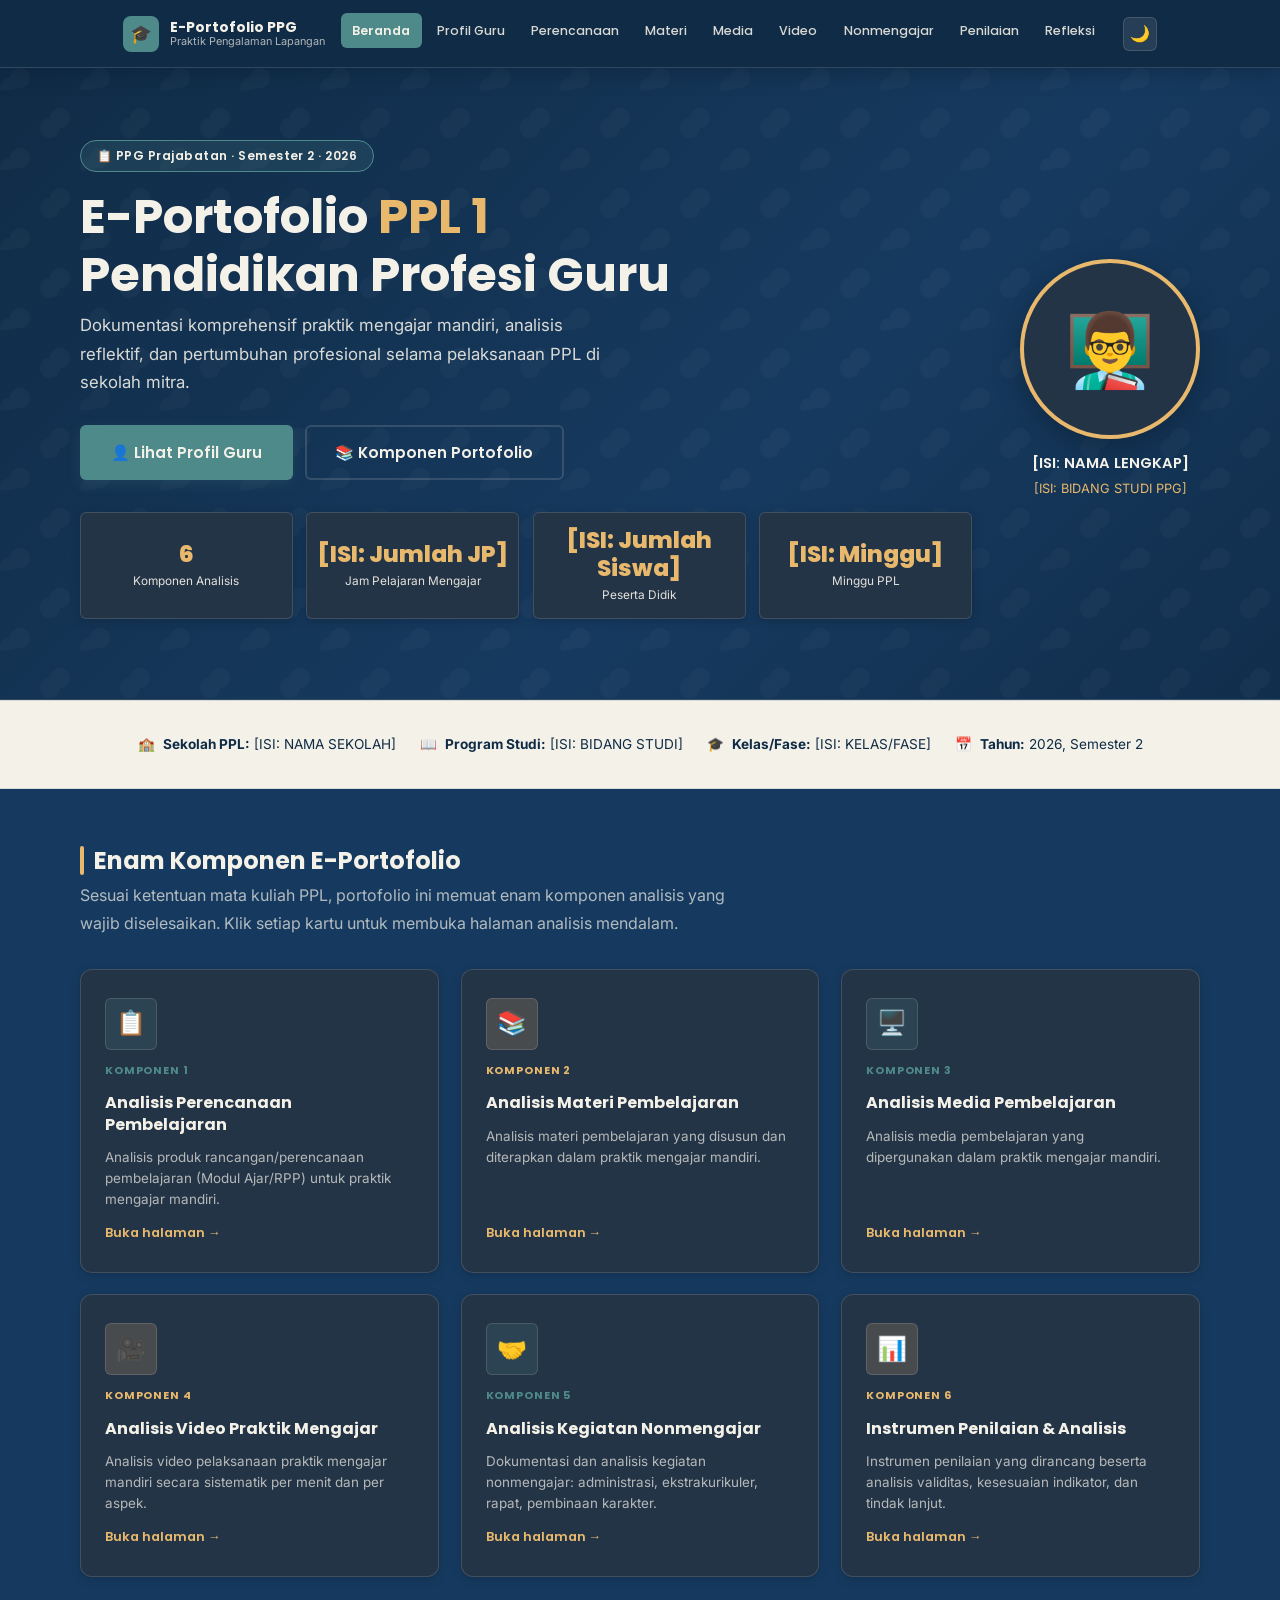
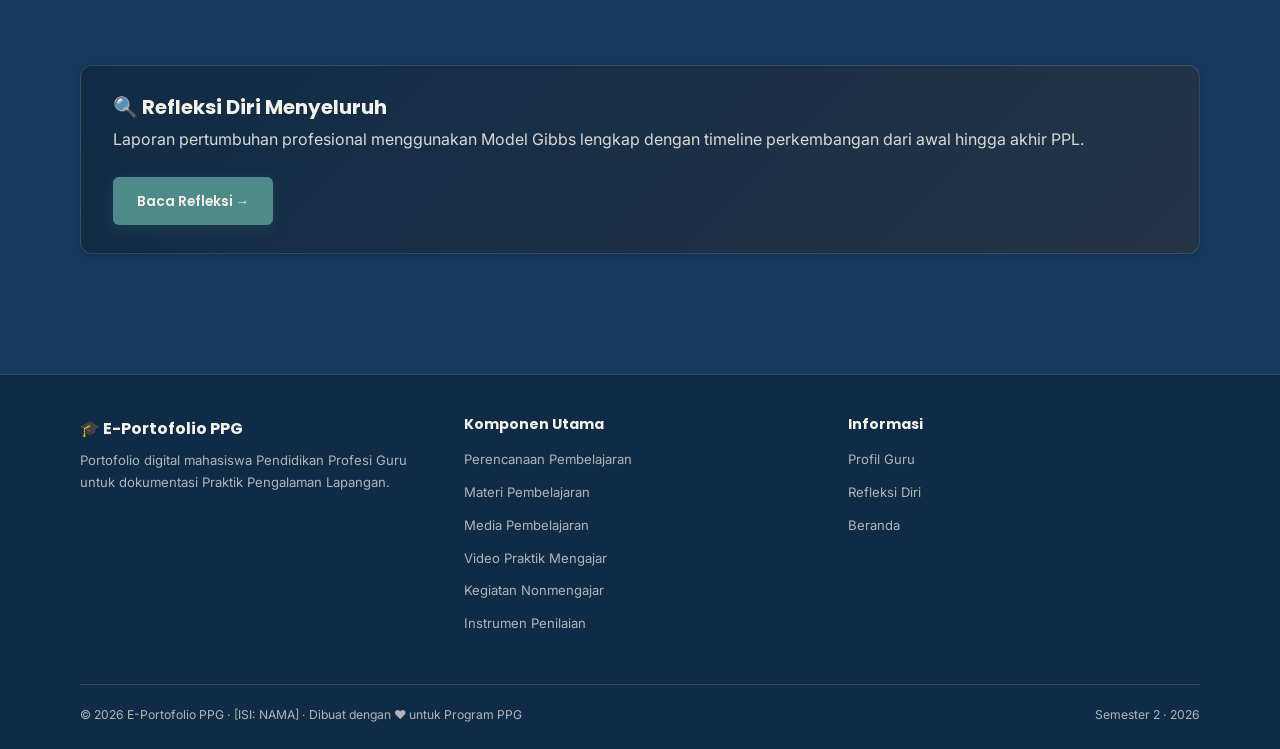
==== commit 6d2c70b6: "Add files via upload" ====
--- a/index.html
+++ b/index.html
@@ -60,7 +60,7 @@
         </p>
         <div class="hero-cta">
           <a href="profil.html" class="btn btn-accent btn-lg">👤 Lihat Profil Guru</a>
-          <a href="#komponen" class="btn btn-outline btn-lg" style="color:#fff;border-color:rgba(255,255,255,.5);">📚 Komponen Portofolio</a>
+          <a href="#komponen" class="btn btn-outline btn-lg">📚 Komponen Portofolio</a>
         </div>
 
         <div class="stats-grid">
@@ -95,7 +95,7 @@
 </header>
 
 <!-- ===== INFO UTAMA ===== -->
-<section class="section-sm" style="background:var(--color-surface);border-bottom:1px solid var(--color-border);">
+<section class="section-sm section-alt">
   <div class="container">
     <div style="display:flex;flex-wrap:wrap;gap:1.5rem;justify-content:center;">
       <div style="display:flex;align-items:center;gap:.5rem;font-size:.85rem;">
@@ -125,7 +125,7 @@
     <div class="comp-grid">
 
       <!-- 1 -->
-      <a href="perencanaan.html" class="comp-card fade-in" style="--comp-color:#1A3557;--comp-color-lt:#e6edf4;">
+      <a href="perencanaan.html" class="comp-card fade-in" style="--comp-color:var(--academic-teal);--comp-color-lt:var(--academic-teal-light);">
         <div class="comp-icon" aria-hidden="true">📋</div>
         <div class="comp-num">Komponen 1</div>
         <div class="comp-title">Analisis Perencanaan Pembelajaran</div>
@@ -134,8 +134,8 @@
       </a>
 
       <!-- 2 -->
-      <a href="materi.html" class="comp-card fade-in" style="--comp-color:#2a6aad;--comp-color-lt:#e3eef8;">
-        <div class="comp-icon" style="--comp-color-lt:#e3eef8;" aria-hidden="true">📚</div>
+      <a href="materi.html" class="comp-card fade-in" style="--comp-color:var(--soft-gold);--comp-color-lt:var(--soft-gold-light);">
+        <div class="comp-icon" aria-hidden="true">📚</div>
         <div class="comp-num">Komponen 2</div>
         <div class="comp-title">Analisis Materi Pembelajaran</div>
         <p class="comp-desc">Analisis materi pembelajaran yang disusun dan diterapkan dalam praktik mengajar mandiri.</p>
@@ -143,8 +143,8 @@
       </a>
 
       <!-- 3 -->
-      <a href="media.html" class="comp-card fade-in" style="--comp-color:#0e7490;--comp-color-lt:#e0f4f8;">
-        <div class="comp-icon" style="--comp-color-lt:#e0f4f8;" aria-hidden="true">🖥️</div>
+      <a href="media.html" class="comp-card fade-in" style="--comp-color:var(--academic-teal);--comp-color-lt:var(--academic-teal-light);">
+        <div class="comp-icon" aria-hidden="true">🖥️</div>
         <div class="comp-num">Komponen 3</div>
         <div class="comp-title">Analisis Media Pembelajaran</div>
         <p class="comp-desc">Analisis media pembelajaran yang dipergunakan dalam praktik mengajar mandiri.</p>
@@ -152,8 +152,8 @@
       </a>
 
       <!-- 4 -->
-      <a href="video.html" class="comp-card fade-in" style="--comp-color:#7c3aed;--comp-color-lt:#ede9fb;">
-        <div class="comp-icon" style="--comp-color-lt:#ede9fb;" aria-hidden="true">🎥</div>
+      <a href="video.html" class="comp-card fade-in" style="--comp-color:var(--soft-gold);--comp-color-lt:var(--soft-gold-light);">
+        <div class="comp-icon" aria-hidden="true">🎥</div>
         <div class="comp-num">Komponen 4</div>
         <div class="comp-title">Analisis Video Praktik Mengajar</div>
         <p class="comp-desc">Analisis video pelaksanaan praktik mengajar mandiri secara sistematik per menit dan per aspek.</p>
@@ -161,8 +161,8 @@
       </a>
 
       <!-- 5 -->
-      <a href="nonmengajar.html" class="comp-card fade-in" style="--comp-color:#059669;--comp-color-lt:#e0f5ee;">
-        <div class="comp-icon" style="--comp-color-lt:#e0f5ee;" aria-hidden="true">🤝</div>
+      <a href="nonmengajar.html" class="comp-card fade-in" style="--comp-color:var(--academic-teal);--comp-color-lt:var(--academic-teal-light);">
+        <div class="comp-icon" aria-hidden="true">🤝</div>
         <div class="comp-num">Komponen 5</div>
         <div class="comp-title">Analisis Kegiatan Nonmengajar</div>
         <p class="comp-desc">Dokumentasi dan analisis kegiatan nonmengajar: administrasi, ekstrakurikuler, rapat, pembinaan karakter.</p>
@@ -170,8 +170,8 @@
       </a>
 
       <!-- 6 -->
-      <a href="penilaian.html" class="comp-card fade-in" style="--comp-color:#d97706;--comp-color-lt:#fef3e0;">
-        <div class="comp-icon" style="--comp-color-lt:#fef3e0;" aria-hidden="true">📊</div>
+      <a href="penilaian.html" class="comp-card fade-in" style="--comp-color:var(--soft-gold);--comp-color-lt:var(--soft-gold-light);">
+        <div class="comp-icon" aria-hidden="true">📊</div>
         <div class="comp-num">Komponen 6</div>
         <div class="comp-title">Instrumen Penilaian & Analisis</div>
         <p class="comp-desc">Instrumen penilaian yang dirancang beserta analisis validitas, kesesuaian indikator, dan tindak lanjut.</p>
@@ -183,7 +183,7 @@
 </section>
 
 <!-- ===== REFLEKSI CTA ===== -->
-<section class="section-sm" style="background:var(--color-surface-2);">
+<section class="section-sm">
   <div class="container">
     <div class="highlight-box fade-in">
       <div style="display:flex;align-items:center;justify-content:space-between;flex-wrap:wrap;gap:1.5rem;">
--- a/assets/css/style.css
+++ b/assets/css/style.css
@@ -1,58 +1,114 @@
 /* ============================================================
    E-PORTOFOLIO PPG — style.css
-   Palet: Biru Tua (#1A3557) + Aksen Kuning/Oranye (#F5A623)
+   Palet Akademik Elegan:
+     --deep-navy:      #102B46 (navigasi, header, footer)
+     --academic-blue:  #163A5F (latar halaman, hero, area utama)
+     --academic-teal:  #4F8A8B (tombol utama, menu aktif, ikon, indikator)
+     --soft-gold:      #E8B86D (aksen kecil, angka statistik, garis judul)
+     --warm-ivory:     #F4F1E8 (judul terang, teks penting, section alternatif)
+     --slate-blue:     #243447 (kartu info, panel, tabel, kotak analisis)
    Font : Poppins (judul) | Inter (isi)
    ============================================================ */
 
 /* ---------- Google Fonts ---------- */
 @import url('https://fonts.googleapis.com/css2?family=Inter:wght@300;400;500;600;700&family=Poppins:wght@400;500;600;700;800&display=swap');
 
-/* ---------- CSS Variables ---------- */
+/* ---------- CSS Variables (Palet Akademik Elegan) ---------- */
 :root {
-  --color-primary:     #1A3557;
-  --color-primary-dk:  #122540;
-  --color-primary-lt:  #2a5298;
-  --color-accent:      #F5A623;
-  --color-accent-dk:   #d4891a;
-  --color-accent-lt:   #ffc65a;
-  --color-bg:          #F7F9FC;
-  --color-surface:     #FFFFFF;
-  --color-surface-2:   #EEF2F8;
-  --color-text:        #1a2332;
-  --color-text-muted:  #5a6a80;
-  --color-border:      #d4dde8;
-  --color-danger:      #e74c3c;
-  --color-success:     #27ae60;
-
-  --font-head:    'Poppins', sans-serif;
-  --font-body:    'Inter', sans-serif;
-
-  --radius-sm:    6px;
-  --radius-md:    12px;
-  --radius-lg:    20px;
-  --radius-xl:    28px;
-
-  --shadow-sm:    0 2px 8px rgba(26,53,87,.08);
-  --shadow-md:    0 6px 24px rgba(26,53,87,.12);
-  --shadow-lg:    0 16px 48px rgba(26,53,87,.16);
-
-  --nav-height:   68px;
-  --transition:   .25s cubic-bezier(.4,0,.2,1);
-}
-
-/* ---------- Dark Mode ---------- */
+  /* 6 Warna Utama */
+  --deep-navy:           #102B46;   /* Navigasi dan header */
+  --academic-blue:       #163A5F;   /* Latar halaman, hero, area utama */
+  --academic-teal:       #4F8A8B;   /* Tombol utama, menu aktif, ikon, indikator */
+  --soft-gold:           #E8B86D;   /* Aksen kecil, angka penting, penekanan judul */
+  --warm-ivory:          #F4F1E8;   /* Judul terang, teks penting, latar alternatif */
+  --slate-blue:          #243447;   /* Kartu informasi, panel, latar sekunder */
+
+  /* Variabel Turunan (Tint / Shade) */
+  --deep-navy-dark:      #0B1E32;
+  --deep-navy-light:     #173B5F;
+  --academic-blue-dark:  #112E4C;
+  --academic-blue-light: #1E4D7E;
+  --academic-teal-hover: #3E7273;
+  --academic-teal-light: rgba(79, 138, 139, 0.18);
+  --academic-teal-glow:  rgba(79, 138, 139, 0.35);
+  --soft-gold-hover:     #D7A457;
+  --soft-gold-light:     rgba(232, 184, 109, 0.18);
+  --soft-gold-glow:      rgba(232, 184, 109, 0.35);
+  --warm-ivory-dark:     #E5DFD1;
+  --warm-ivory-subtle:   rgba(244, 241, 232, 0.88);
+  --warm-ivory-muted:    rgba(244, 241, 232, 0.70);
+  --slate-blue-light:    #2E4259;
+  --slate-blue-dark:     #1B2735;
+  --slate-blue-border:   rgba(244, 241, 232, 0.14);
+  --slate-blue-hover:    #2B3E54;
+
+  /* Pemetaan Semantik (Backward & Component Compatibility) */
+  --color-primary:       var(--deep-navy);
+  --color-primary-dk:    var(--deep-navy-dark);
+  --color-primary-lt:    var(--academic-teal);
+  --color-accent:        var(--soft-gold);
+  --color-accent-dk:     var(--soft-gold-hover);
+  --color-accent-lt:     var(--soft-gold-light);
+  --color-bg:            var(--academic-blue);
+  --color-surface:       var(--slate-blue);
+  --color-surface-2:     var(--deep-navy);
+  --color-surface-alt:   var(--warm-ivory);
+  --color-text:          var(--warm-ivory);
+  --color-text-muted:    var(--warm-ivory-muted);
+  --color-text-dark:     var(--deep-navy);
+  --color-border:        var(--slate-blue-border);
+  --color-danger:        #E57373;
+  --color-success:       var(--academic-teal);
+
+  --font-head:           'Poppins', sans-serif;
+  --font-body:           'Inter', sans-serif;
+
+  --radius-sm:           6px;
+  --radius-md:           12px;
+  --radius-lg:           20px;
+  --radius-xl:           28px;
+
+  --shadow-sm:           0 2px 8px rgba(11, 30, 50, 0.35);
+  --shadow-md:           0 6px 24px rgba(11, 30, 50, 0.45);
+  --shadow-lg:           0 16px 48px rgba(11, 30, 50, 0.55);
+
+  --nav-height:          68px;
+  --transition:          .25s cubic-bezier(.4,0,.2,1);
+}
+
+/* ---------- Dark Mode (Pekat & Selaras) ---------- */
 [data-theme="dark"] {
-  --color-primary:     #2a6aad;
-  --color-primary-dk:  #1d4e80;
-  --color-primary-lt:  #4a8fd4;
-  --color-accent:      #F5A623;
-  --color-accent-dk:   #d4891a;
-  --color-bg:          #0f1923;
-  --color-surface:     #1a2535;
-  --color-surface-2:   #222f42;
-  --color-text:        #e2e8f0;
-  --color-text-muted:  #8fa3bc;
-  --color-border:      #2d3f55;
+  --deep-navy:           #0A1C2E;
+  --deep-navy-dark:      #06111D;
+  --academic-blue:       #0D2237;
+  --academic-blue-dark:  #081726;
+  --academic-teal:       #4F8A8B;
+  --academic-teal-hover: #5EA3A4;
+  --academic-teal-light: rgba(79, 138, 139, 0.22);
+  --soft-gold:           #E8B86D;
+  --soft-gold-hover:     #F0C582;
+  --soft-gold-light:     rgba(232, 184, 109, 0.22);
+  --warm-ivory:          #F4F1E8;
+  --warm-ivory-subtle:   rgba(244, 241, 232, 0.85);
+  --warm-ivory-muted:    rgba(244, 241, 232, 0.65);
+  --slate-blue:          #162330;
+  --slate-blue-light:    #1E2F40;
+  --slate-blue-dark:     #0F1822;
+  --slate-blue-border:   rgba(244, 241, 232, 0.10);
+  --slate-blue-hover:    #1F3245;
+
+  --color-primary:       var(--deep-navy);
+  --color-primary-dk:    var(--deep-navy-dark);
+  --color-primary-lt:    var(--academic-teal);
+  --color-accent:        var(--soft-gold);
+  --color-accent-dk:     var(--soft-gold-hover);
+  --color-bg:            var(--academic-blue);
+  --color-surface:       var(--slate-blue);
+  --color-surface-2:     var(--deep-navy);
+  --color-surface-alt:   var(--slate-blue);
+  --color-text:          var(--warm-ivory);
+  --color-text-muted:    var(--warm-ivory-muted);
+  --color-border:        var(--slate-blue-border);
 }
 
 /* ---------- Reset & Base ---------- */
@@ -66,26 +122,29 @@
 
 body {
   font-family: var(--font-body);
-  background: var(--color-bg);
-  color: var(--color-text);
+  background: var(--academic-blue);
+  color: var(--warm-ivory);
   line-height: 1.7;
   transition: background var(--transition), color var(--transition);
 }
 
 img { max-width: 100%; height: auto; display: block; }
-a { color: var(--color-primary-lt); text-decoration: none; }
-a:hover { text-decoration: underline; }
+
+a {
+  color: var(--academic-teal);
+  text-decoration: none;
+  transition: color var(--transition);
+}
+a:hover {
+  color: var(--soft-gold);
+  text-decoration: underline;
+}
 
 h1, h2, h3, h4, h5 {
   font-family: var(--font-head);
-  color: var(--color-primary);
+  color: var(--warm-ivory);
   line-height: 1.3;
 }
-[data-theme="dark"] h1,
-[data-theme="dark"] h2,
-[data-theme="dark"] h3,
-[data-theme="dark"] h4,
-[data-theme="dark"] h5 { color: var(--color-primary-lt); }
 
 p { margin-bottom: 1rem; }
 ul, ol { padding-left: 1.5rem; margin-bottom: 1rem; }
@@ -93,16 +152,20 @@
 
 /* ---------- Utility Classes ---------- */
 .container { max-width: 1160px; margin: 0 auto; padding: 0 1.25rem; }
+
 .sr-only {
   position: absolute; width: 1px; height: 1px;
   padding: 0; margin: -1px; overflow: hidden;
   clip: rect(0,0,0,0); white-space: nowrap; border: 0;
 }
-.text-accent   { color: var(--color-accent); }
-.text-muted    { color: var(--color-text-muted); }
+
+.text-accent   { color: var(--soft-gold); }
+.text-teal     { color: var(--academic-teal); }
+.text-muted    { color: var(--warm-ivory-muted); }
 .font-head     { font-family: var(--font-head); }
 .mt-0 { margin-top: 0 !important; }
 .mb-0 { margin-bottom: 0 !important; }
+
 .badge {
   display: inline-block;
   padding: .22rem .65rem;
@@ -112,27 +175,41 @@
   letter-spacing: .04em;
   text-transform: uppercase;
   border-radius: 99px;
-  background: var(--color-accent);
-  color: #fff;
+  background: var(--academic-teal);
+  color: var(--warm-ivory);
 }
 .badge-blue {
-  background: var(--color-primary);
-  color: #fff;
+  background: var(--deep-navy);
+  border: 1px solid var(--academic-teal);
+  color: var(--warm-ivory);
 }
 .badge-outline {
   background: transparent;
-  border: 1.5px solid var(--color-primary);
-  color: var(--color-primary);
-}
-
-/* ---------- NAVBAR ---------- */
+  border: 1.5px solid var(--academic-teal);
+  color: var(--academic-teal);
+}
+
+/* ---------- READING PROGRESS BAR (Academic Teal) ---------- */
+#reading-progress {
+  position: fixed;
+  top: 0;
+  left: 0;
+  height: 3px;
+  width: 0;
+  background: var(--academic-teal) !important;
+  z-index: 2000;
+  transition: width .1s ease;
+}
+
+/* ---------- NAVBAR (Deep Navy) ---------- */
 .navbar {
   position: sticky;
   top: 0;
   z-index: 1000;
   height: var(--nav-height);
-  background: var(--color-primary);
-  box-shadow: 0 2px 12px rgba(0,0,0,.18);
+  background: var(--deep-navy);
+  border-bottom: 1px solid var(--slate-blue-border);
+  box-shadow: 0 4px 20px rgba(10, 28, 46, 0.4);
   display: flex;
   align-items: center;
 }
@@ -148,16 +225,17 @@
 .nav-brand {
   display: flex;
   align-items: center;
-  gap: .6rem;
+  gap: .65rem;
   text-decoration: none;
 }
 .nav-brand-icon {
   width: 36px; height: 36px;
-  background: var(--color-accent);
+  background: var(--academic-teal);
   border-radius: 8px;
   display: grid;
   place-items: center;
   font-size: 1.1rem;
+  color: var(--warm-ivory);
   flex-shrink: 0;
 }
 .nav-brand-text {
@@ -169,11 +247,11 @@
   font-family: var(--font-head);
   font-weight: 700;
   font-size: .88rem;
-  color: #fff;
+  color: var(--warm-ivory);
 }
 .nav-brand-sub {
   font-size: .68rem;
-  color: rgba(255,255,255,.65);
+  color: var(--warm-ivory-muted);
   font-weight: 400;
 }
 
@@ -181,7 +259,7 @@
   display: flex;
   align-items: center;
   list-style: none;
-  gap: .15rem;
+  gap: .2rem;
   padding: 0;
   margin: 0;
 }
@@ -191,16 +269,20 @@
   font-family: var(--font-head);
   font-size: .78rem;
   font-weight: 500;
-  color: rgba(255,255,255,.82);
+  color: var(--warm-ivory-subtle);
   border-radius: var(--radius-sm);
   transition: background var(--transition), color var(--transition);
   text-decoration: none;
   white-space: nowrap;
 }
-.nav-menu a:hover { background: rgba(255,255,255,.12); color: #fff; }
+.nav-menu a:hover {
+  background: rgba(79, 138, 139, 0.2);
+  color: var(--warm-ivory);
+}
 .nav-menu a.active {
-  background: var(--color-accent);
-  color: #fff;
+  background: var(--academic-teal);
+  color: var(--warm-ivory);
+  font-weight: 600;
 }
 
 .nav-actions {
@@ -209,18 +291,21 @@
   gap: .5rem;
 }
 .btn-dark-toggle {
-  background: rgba(255,255,255,.12);
-  border: none;
+  background: rgba(244, 241, 232, 0.1);
+  border: 1px solid var(--slate-blue-border);
   border-radius: var(--radius-sm);
   width: 34px; height: 34px;
   cursor: pointer;
-  color: #fff;
+  color: var(--warm-ivory);
   font-size: 1rem;
   display: grid;
   place-items: center;
-  transition: background var(--transition);
-}
-.btn-dark-toggle:hover { background: rgba(255,255,255,.22); }
+  transition: background var(--transition), border-color var(--transition);
+}
+.btn-dark-toggle:hover {
+  background: var(--academic-teal-light);
+  border-color: var(--academic-teal);
+}
 
 .hamburger {
   display: none;
@@ -229,7 +314,7 @@
   cursor: pointer;
   padding: .4rem;
   border-radius: var(--radius-sm);
-  color: #fff;
+  color: var(--warm-ivory);
   font-size: 1.4rem;
 }
 
@@ -241,7 +326,8 @@
     position: fixed;
     top: var(--nav-height);
     left: 0; right: 0;
-    background: var(--color-primary-dk);
+    background: var(--deep-navy-dark);
+    border-bottom: 2px solid var(--academic-teal);
     flex-direction: column;
     align-items: stretch;
     gap: 0;
@@ -264,13 +350,13 @@
   }
 }
 
-/* ---------- BREADCRUMB ---------- */
+/* ---------- BREADCRUMB (Deep Navy) ---------- */
 .breadcrumb {
-  background: var(--color-surface);
-  border-bottom: 1px solid var(--color-border);
-  padding: .6rem 0;
+  background: var(--deep-navy);
+  border-bottom: 1px solid var(--slate-blue-border);
+  padding: .65rem 0;
   font-size: .78rem;
-  color: var(--color-text-muted);
+  color: var(--warm-ivory-muted);
 }
 .breadcrumb ol {
   list-style: none;
@@ -283,13 +369,16 @@
 .breadcrumb li:not(:last-child)::after {
   content: '›';
   margin-left: .4rem;
-  opacity: .5;
-}
-.breadcrumb a { color: var(--color-primary-lt); }
-
-/* ---------- PAGE HERO ---------- */
+  color: var(--warm-ivory-muted);
+  opacity: .6;
+}
+.breadcrumb a { color: var(--academic-teal); }
+.breadcrumb a:hover { color: var(--soft-gold); }
+
+/* ---------- PAGE HERO (Deep Navy -> Academic Blue Gradient) ---------- */
 .page-hero {
-  background: linear-gradient(135deg, var(--color-primary) 0%, var(--color-primary-lt) 100%);
+  background: linear-gradient(135deg, var(--deep-navy) 0%, var(--academic-blue) 100%);
+  border-bottom: 1px solid var(--slate-blue-border);
   padding: 3.5rem 0 3rem;
   position: relative;
   overflow: hidden;
@@ -298,32 +387,32 @@
   content: '';
   position: absolute;
   inset: 0;
-  background: url("data:image/svg+xml,%3Csvg width='60' height='60' viewBox='0 0 60 60' xmlns='http://www.w3.org/2000/svg'%3E%3Cg fill='none' fill-rule='evenodd'%3E%3Cg fill='%23ffffff' fill-opacity='0.04'%3E%3Cpath d='M36 34v-4h-2v4h-4v2h4v4h2v-4h4v-2h-4zm0-30V0h-2v4h-4v2h4v4h2V6h4V4h-4zM6 34v-4H4v4H0v2h4v4h2v-4h4v-2H6zM6 4V0H4v4H0v2h4v4h2V6h4V4H6z'/%3E%3C/g%3E%3C/g%3E%3C/svg%3E");
+  background: url("data:image/svg+xml,%3Csvg width='60' height='60' viewBox='0 0 60 60' xmlns='http://www.w3.org/2000/svg'%3E%3Cg fill='none' fill-rule='evenodd'%3E%3Cg fill='%23F4F1E8' fill-opacity='0.03'%3E%3Cpath d='M36 34v-4h-2v4h-4v2h4v4h2v-4h4v-2h-4zm0-30V0h-2v4h-4v2h4v4h2V6h4V4h-4zM6 34v-4H4v4H0v2h4v4h2v-4h4v-2H6zM6 4V0H4v4H0v2h4v4h2V6h4V4H6z'/%3E%3C/g%3E%3C/g%3E%3C/svg%3E");
 }
 .page-hero .container { position: relative; }
 .page-hero-badge {
   display: inline-flex;
   align-items: center;
   gap: .4rem;
-  background: rgba(255,255,255,.15);
-  border: 1px solid rgba(255,255,255,.25);
+  background: var(--academic-teal-light);
+  border: 1px solid var(--academic-teal);
   border-radius: 99px;
   padding: .3rem .85rem;
   font-size: .72rem;
   font-family: var(--font-head);
   font-weight: 600;
-  color: rgba(255,255,255,.9);
+  color: var(--warm-ivory);
   letter-spacing: .05em;
   text-transform: uppercase;
   margin-bottom: .85rem;
 }
 .page-hero h1 {
   font-size: clamp(1.6rem, 3vw, 2.5rem);
-  color: #fff;
+  color: var(--warm-ivory);
   margin-bottom: .6rem;
 }
-.page-hero p {
-  color: rgba(255,255,255,.8);
+.page-hero p, .page-hero-subtitle {
+  color: var(--warm-ivory-subtle);
   font-size: 1.02rem;
   max-width: 680px;
   margin-bottom: 0;
@@ -332,72 +421,121 @@
 /* ---------- SECTION ---------- */
 .section { padding: 3.5rem 0; }
 .section-sm { padding: 2rem 0; }
+
 .section-title {
   font-size: 1.5rem;
   margin-bottom: .4rem;
   display: flex;
   align-items: center;
-  gap: .5rem;
+  gap: .65rem;
+  color: var(--warm-ivory);
 }
 .section-title::before {
   content: '';
   display: inline-block;
   width: 4px;
   height: 1.2em;
-  background: var(--color-accent);
+  background: var(--soft-gold); /* Aksen Soft Gold pada penanda judul */
   border-radius: 2px;
   flex-shrink: 0;
 }
 .section-subtitle {
-  color: var(--color-text-muted);
+  color: var(--warm-ivory-muted);
   margin-bottom: 2rem;
   max-width: 680px;
 }
 .divider {
   border: none;
-  border-top: 1px solid var(--color-border);
+  border-top: 1px solid var(--slate-blue-border);
   margin: 2rem 0;
 }
 
-/* ---------- CARDS ---------- */
+/* ---------- SECTION ALTERNATIF (Warm Ivory) ---------- */
+.section-alt {
+  background: var(--warm-ivory);
+  color: var(--deep-navy);
+  border-top: 1px solid rgba(16, 43, 70, 0.12);
+  border-bottom: 1px solid rgba(16, 43, 70, 0.12);
+}
+.section-alt h1, .section-alt h2, .section-alt h3, .section-alt h4, .section-alt h5 {
+  color: var(--deep-navy);
+}
+.section-alt p, .section-alt span {
+  color: var(--deep-navy);
+}
+.section-alt .section-subtitle {
+  color: rgba(16, 43, 70, 0.75);
+}
+.section-alt .section-title::before {
+  background: var(--academic-teal);
+}
+[data-theme="dark"] .section-alt {
+  background: var(--deep-navy);
+  color: var(--warm-ivory);
+  border-top-color: var(--slate-blue-border);
+  border-bottom-color: var(--slate-blue-border);
+}
+[data-theme="dark"] .section-alt h1,
+[data-theme="dark"] .section-alt h2,
+[data-theme="dark"] .section-alt h3,
+[data-theme="dark"] .section-alt h4,
+[data-theme="dark"] .section-alt h5 {
+  color: var(--warm-ivory);
+}
+[data-theme="dark"] .section-alt p,
+[data-theme="dark"] .section-alt span {
+  color: var(--warm-ivory-subtle);
+}
+[data-theme="dark"] .section-alt .section-subtitle {
+  color: var(--warm-ivory-muted);
+}
+[data-theme="dark"] .section-alt .section-title::before {
+  background: var(--soft-gold);
+}
+
+/* ---------- CARDS (Slate Blue) ---------- */
 .card {
-  background: var(--color-surface);
+  background: var(--slate-blue);
   border-radius: var(--radius-md);
-  border: 1px solid var(--color-border);
+  border: 1px solid var(--slate-blue-border);
   box-shadow: var(--shadow-sm);
-  transition: box-shadow var(--transition), transform var(--transition);
+  color: var(--warm-ivory);
+  transition: box-shadow var(--transition), transform var(--transition), border-color var(--transition);
   overflow: hidden;
 }
 .card:hover {
   box-shadow: var(--shadow-md);
   transform: translateY(-3px);
+  border-color: rgba(244, 241, 232, 0.25);
 }
 .card-body { padding: 1.5rem; }
 .card-header {
   padding: 1rem 1.5rem;
-  border-bottom: 1px solid var(--color-border);
+  border-bottom: 1px solid var(--slate-blue-border);
+  background: rgba(16, 43, 70, 0.35);
   display: flex;
   align-items: center;
   gap: .5rem;
   font-family: var(--font-head);
   font-weight: 600;
+  color: var(--warm-ivory);
 }
 .card-footer {
   padding: 1rem 1.5rem;
-  border-top: 1px solid var(--color-border);
-  background: var(--color-surface-2);
-}
-
-/* ---------- KOMPONEN CARD (beranda) ---------- */
+  border-top: 1px solid var(--slate-blue-border);
+  background: var(--deep-navy);
+}
+
+/* ---------- KOMPONEN CARD (Beranda) ---------- */
 .comp-grid {
   display: grid;
   grid-template-columns: repeat(auto-fill, minmax(280px, 1fr));
   gap: 1.35rem;
 }
 .comp-card {
-  background: var(--color-surface);
+  background: var(--slate-blue);
   border-radius: var(--radius-md);
-  border: 1px solid var(--color-border);
+  border: 1px solid var(--slate-blue-border);
   padding: 1.75rem 1.5rem;
   display: flex;
   flex-direction: column;
@@ -413,7 +551,7 @@
   position: absolute;
   top: 0; left: 0; right: 0;
   height: 4px;
-  background: var(--comp-color, var(--color-accent));
+  background: var(--comp-color, var(--academic-teal));
   transform: scaleX(0);
   transform-origin: left;
   transition: transform var(--transition);
@@ -422,17 +560,18 @@
 .comp-card:hover {
   box-shadow: var(--shadow-md);
   transform: translateY(-4px);
-  border-color: var(--comp-color, var(--color-accent));
+  border-color: var(--comp-color, var(--academic-teal));
   text-decoration: none;
 }
 .comp-icon {
   width: 52px; height: 52px;
   border-radius: var(--radius-sm);
-  background: var(--comp-color-lt, #FFF3DC);
+  background: var(--comp-color-lt, var(--academic-teal-light));
   display: grid;
   place-items: center;
   font-size: 1.5rem;
   flex-shrink: 0;
+  border: 1px solid var(--slate-blue-border);
 }
 .comp-num {
   font-size: .68rem;
@@ -440,19 +579,18 @@
   font-weight: 700;
   letter-spacing: .08em;
   text-transform: uppercase;
-  color: var(--comp-color, var(--color-accent));
+  color: var(--comp-color, var(--academic-teal));
 }
 .comp-title {
   font-family: var(--font-head);
   font-weight: 700;
   font-size: 1rem;
-  color: var(--color-text);
+  color: var(--warm-ivory);
   line-height: 1.35;
 }
-[data-theme="dark"] .comp-title { color: var(--color-text); }
 .comp-desc {
   font-size: .84rem;
-  color: var(--color-text-muted);
+  color: var(--warm-ivory-muted);
   line-height: 1.55;
   margin-bottom: 0;
 }
@@ -461,56 +599,63 @@
   font-size: .8rem;
   font-weight: 600;
   font-family: var(--font-head);
-  color: var(--comp-color, var(--color-accent));
+  color: var(--soft-gold); /* Soft Gold pada panah tautan */
   display: flex;
   align-items: center;
   gap: .3rem;
-}
-
-/* ---------- ANALYSIS SECTION (struktur analisis) ---------- */
+  transition: gap var(--transition);
+}
+.comp-card:hover .comp-arrow {
+  gap: .55rem;
+}
+
+/* ---------- ANALYSIS SECTION (Struktur 7 Langkah Analisis) ---------- */
 .analysis-step {
-  background: var(--color-surface);
+  background: var(--slate-blue);
   border-radius: var(--radius-md);
-  border: 1px solid var(--color-border);
+  border: 1px solid var(--slate-blue-border);
   margin-bottom: 1.5rem;
   overflow: hidden;
   box-shadow: var(--shadow-sm);
 }
 .analysis-step-header {
-  background: linear-gradient(90deg, var(--color-primary) 0%, var(--color-primary-lt) 100%);
+  background: linear-gradient(90deg, var(--deep-navy) 0%, var(--slate-blue) 100%);
+  border-bottom: 1px solid var(--slate-blue-border);
   padding: .9rem 1.4rem;
   display: flex;
   align-items: center;
   gap: .75rem;
 }
 .step-number {
-  background: var(--color-accent);
-  color: #fff;
-  width: 30px; height: 30px;
+  background: var(--academic-teal);
+  color: var(--warm-ivory);
+  width: 32px; height: 32px;
   border-radius: 50%;
   display: grid;
   place-items: center;
   font-family: var(--font-head);
   font-weight: 700;
-  font-size: .82rem;
+  font-size: .85rem;
   flex-shrink: 0;
-}
-.analysis-step-header h3 {
-  color: #fff;
-  font-size: 1rem;
+  box-shadow: 0 2px 6px rgba(11, 30, 50, 0.4);
+}
+.analysis-step-header h2, .analysis-step-header h3 {
+  color: var(--warm-ivory);
+  font-size: 1.05rem;
   margin: 0;
   font-family: var(--font-head);
 }
 .analysis-step-body {
   padding: 1.4rem;
-}
-
-/* ---------- PLACEHOLDER BOX ---------- */
+  color: var(--warm-ivory);
+}
+
+/* ---------- PLACEHOLDER BOX (Aksen Soft Gold) ---------- */
 .placeholder-box {
-  border: 2px dashed var(--color-accent);
+  border: 2px dashed var(--soft-gold);
   border-radius: var(--radius-md);
   padding: 1.25rem 1.5rem;
-  background: rgba(245,166,35,.06);
+  background: var(--soft-gold-light);
   margin-bottom: 1rem;
   position: relative;
 }
@@ -521,21 +666,22 @@
   font-size: .65rem;
   font-weight: 700;
   letter-spacing: .08em;
-  color: var(--color-accent-dk);
+  color: var(--soft-gold);
   margin-bottom: .5rem;
 }
 .placeholder-box p, .placeholder-box li {
-  color: var(--color-text-muted);
+  color: var(--warm-ivory-subtle);
   font-style: italic;
   font-size: .9rem;
 }
 .placeholder-box p:last-child { margin-bottom: 0; }
 
+/* ---------- EXAMPLE BOX (Aksen Academic Teal) ---------- */
 .example-box {
-  border-left: 4px solid var(--color-primary-lt);
+  border-left: 4px solid var(--academic-teal);
   border-radius: 0 var(--radius-sm) var(--radius-sm) 0;
   padding: 1.1rem 1.4rem;
-  background: rgba(26,53,87,.05);
+  background: var(--academic-teal-light);
   margin-bottom: 1rem;
   position: relative;
 }
@@ -546,38 +692,48 @@
   font-size: .65rem;
   font-weight: 700;
   letter-spacing: .06em;
-  color: var(--color-primary-lt);
+  color: var(--academic-teal);
   margin-bottom: .5rem;
 }
-.example-box p { font-size: .9rem; margin-bottom: 0; color: var(--color-text); }
-
-/* ---------- TABLE ---------- */
+.example-box p {
+  font-size: .9rem;
+  margin-bottom: 0;
+  color: var(--warm-ivory);
+}
+
+/* ---------- TABLE (Deep Navy header & Slate Blue rows) ---------- */
 .table-wrap { overflow-x: auto; margin-bottom: 1rem; }
 table {
   width: 100%;
   border-collapse: collapse;
   font-size: .88rem;
+  background: var(--slate-blue);
+  border-radius: var(--radius-sm);
+  overflow: hidden;
 }
 th {
-  background: var(--color-primary);
-  color: #fff;
+  background: var(--deep-navy);
+  color: var(--warm-ivory);
   font-family: var(--font-head);
   font-weight: 600;
   padding: .75rem 1rem;
   text-align: left;
+  border-bottom: 2px solid var(--academic-teal);
   white-space: nowrap;
 }
 td {
-  padding: .7rem 1rem;
-  border-bottom: 1px solid var(--color-border);
+  padding: .75rem 1rem;
+  border-bottom: 1px solid var(--slate-blue-border);
   vertical-align: top;
-}
-tr:nth-child(even) td { background: var(--color-surface-2); }
-tr:hover td { background: rgba(26,53,87,.05); }
+  color: var(--warm-ivory);
+}
+tr:nth-child(even) td { background: rgba(16, 43, 70, 0.4); }
+tr:hover td { background: var(--academic-teal-light); }
 
 /* ---------- PROFIL ---------- */
 .profil-hero {
-  background: linear-gradient(135deg, var(--color-primary) 0%, var(--color-primary-lt) 100%);
+  background: linear-gradient(135deg, var(--deep-navy) 0%, var(--academic-blue) 100%);
+  border-bottom: 1px solid var(--slate-blue-border);
   padding: 3rem 0;
   position: relative;
   overflow: hidden;
@@ -585,7 +741,7 @@
 .profil-hero::before {
   content: '';
   position: absolute; inset: 0;
-  background: url("data:image/svg+xml,%3Csvg width='60' height='60' viewBox='0 0 60 60' xmlns='http://www.w3.org/2000/svg'%3E%3Cg fill='none' fill-rule='evenodd'%3E%3Cg fill='%23ffffff' fill-opacity='0.04'%3E%3Cpath d='M36 34v-4h-2v4h-4v2h4v4h2v-4h4v-2h-4zm0-30V0h-2v4h-4v2h4v4h2V6h4V4h-4zM6 34v-4H4v4H0v2h4v4h2v-4h4v-2H6zM6 4V0H4v4H0v2h4v4h2V6h4V4H6z'/%3E%3C/g%3E%3C/g%3E%3C/svg%3E");
+  background: url("data:image/svg+xml,%3Csvg width='60' height='60' viewBox='0 0 60 60' xmlns='http://www.w3.org/2000/svg'%3E%3Cg fill='none' fill-rule='evenodd'%3E%3Cg fill='%23F4F1E8' fill-opacity='0.03'%3E%3Cpath d='M36 34v-4h-2v4h-4v2h4v4h2v-4h4v-2h-4zm0-30V0h-2v4h-4v2h4v4h2V6h4V4h-4zM6 34v-4H4v4H0v2h4v4h2v-4h4v-2H6zM6 4V0H4v4H0v2h4v4h2V6h4V4H6z'/%3E%3C/g%3E%3C/g%3E%3C/svg%3E");
 }
 .profil-card {
   position: relative;
@@ -597,21 +753,22 @@
 .profil-avatar-wrap {
   width: 130px; height: 130px;
   border-radius: 50%;
-  border: 4px solid var(--color-accent);
+  border: 4px solid var(--soft-gold); /* Soft Gold aksen border */
   overflow: hidden;
   flex-shrink: 0;
-  background: var(--color-surface-2);
+  background: var(--slate-blue);
   display: grid;
   place-items: center;
   font-size: 3rem;
+  box-shadow: 0 4px 16px rgba(11, 30, 50, 0.45);
 }
 .profil-info h1 {
-  color: #fff;
+  color: var(--warm-ivory);
   font-size: 1.8rem;
   margin-bottom: .2rem;
 }
 .profil-info .profil-role {
-  color: var(--color-accent);
+  color: var(--soft-gold);
   font-family: var(--font-head);
   font-weight: 600;
   font-size: .95rem;
@@ -627,13 +784,14 @@
   align-items: center;
   gap: .35rem;
   font-size: .8rem;
-  color: rgba(255,255,255,.8);
-  background: rgba(255,255,255,.12);
+  color: var(--warm-ivory-subtle);
+  background: var(--academic-teal-light);
+  border: 1px solid var(--slate-blue-border);
   border-radius: 99px;
   padding: .25rem .75rem;
 }
 
-/* ---------- SKILL BAR ---------- */
+/* ---------- SKILL BAR (Profil) ---------- */
 .skill-bar {
   margin-bottom: 1rem;
 }
@@ -643,16 +801,18 @@
   margin-bottom: .35rem;
   font-size: .85rem;
   font-weight: 500;
+  color: var(--warm-ivory);
 }
 .skill-bar-track {
-  background: var(--color-surface-2);
+  background: var(--deep-navy);
+  border: 1px solid var(--slate-blue-border);
   border-radius: 99px;
   height: 8px;
   overflow: hidden;
 }
 .skill-bar-fill {
   height: 100%;
-  background: linear-gradient(90deg, var(--color-primary), var(--color-primary-lt));
+  background: linear-gradient(90deg, var(--academic-teal), var(--soft-gold));
   border-radius: 99px;
   width: 0;
   transition: width 1s ease;
@@ -668,7 +828,7 @@
   position: absolute;
   left: 10px; top: 0; bottom: 0;
   width: 2px;
-  background: linear-gradient(to bottom, var(--color-accent), var(--color-primary-lt));
+  background: linear-gradient(to bottom, var(--academic-teal), var(--deep-navy));
 }
 .timeline-item {
   position: relative;
@@ -680,15 +840,15 @@
   top: .25rem;
   width: 18px; height: 18px;
   border-radius: 50%;
-  background: var(--color-accent);
-  border: 3px solid var(--color-surface);
-  box-shadow: 0 0 0 2px var(--color-accent);
+  background: var(--academic-teal);
+  border: 3px solid var(--slate-blue);
+  box-shadow: 0 0 0 2px var(--academic-teal);
 }
 .timeline-date {
   font-family: var(--font-head);
-  font-size: .72rem;
+  font-size: .74rem;
   font-weight: 700;
-  color: var(--color-accent-dk);
+  color: var(--soft-gold); /* Soft Gold pada penanda waktu */
   letter-spacing: .05em;
   text-transform: uppercase;
   margin-bottom: .3rem;
@@ -697,13 +857,12 @@
   font-family: var(--font-head);
   font-weight: 600;
   font-size: .98rem;
-  color: var(--color-primary);
+  color: var(--warm-ivory);
   margin-bottom: .35rem;
 }
-[data-theme="dark"] .timeline-title { color: var(--color-primary-lt); }
 .timeline-body {
   font-size: .88rem;
-  color: var(--color-text-muted);
+  color: var(--warm-ivory-subtle);
 }
 .timeline-body p { margin-bottom: 0; }
 
@@ -714,6 +873,7 @@
   height: 0;
   overflow: hidden;
   border-radius: var(--radius-md);
+  border: 1px solid var(--slate-blue-border);
   background: #000;
   margin-bottom: 1rem;
 }
@@ -733,22 +893,26 @@
 .gallery-item {
   border-radius: var(--radius-md);
   overflow: hidden;
-  border: 1px solid var(--color-border);
+  border: 1px solid var(--slate-blue-border);
   aspect-ratio: 4/3;
-  background: var(--color-surface-2);
+  background: var(--deep-navy);
+  color: var(--warm-ivory-muted);
   display: grid;
   place-items: center;
   font-size: 2.5rem;
   cursor: pointer;
-  transition: transform var(--transition);
-}
-.gallery-item:hover { transform: scale(1.02); }
+  transition: transform var(--transition), border-color var(--transition);
+}
+.gallery-item:hover {
+  transform: scale(1.02);
+  border-color: var(--academic-teal);
+}
 .gallery-item img {
   width: 100%; height: 100%;
   object-fit: cover;
 }
 
-/* ---------- DOWNLOAD BUTTON ---------- */
+/* ---------- BUTTONS (Academic Teal CTA) ---------- */
 .btn {
   display: inline-flex;
   align-items: center;
@@ -760,28 +924,33 @@
   font-size: .85rem;
   cursor: pointer;
   text-decoration: none;
-  transition: background var(--transition), transform var(--transition), box-shadow var(--transition);
+  transition: background var(--transition), transform var(--transition), box-shadow var(--transition), border-color var(--transition);
   border: 2px solid transparent;
 }
-.btn:hover { transform: translateY(-1px); text-decoration: none; }
-.btn-primary {
-  background: var(--color-primary);
-  color: #fff;
-  box-shadow: 0 4px 12px rgba(26,53,87,.25);
-}
-.btn-primary:hover { background: var(--color-primary-lt); box-shadow: 0 6px 18px rgba(26,53,87,.3); }
-.btn-accent {
-  background: var(--color-accent);
-  color: #fff;
-  box-shadow: 0 4px 12px rgba(245,166,35,.3);
-}
-.btn-accent:hover { background: var(--color-accent-dk); }
+.btn:hover {
+  transform: translateY(-1px);
+  text-decoration: none;
+}
+.btn-primary, .btn-accent {
+  background: var(--academic-teal);
+  color: var(--warm-ivory);
+  box-shadow: 0 4px 14px var(--academic-teal-light);
+}
+.btn-primary:hover, .btn-accent:hover {
+  background: var(--academic-teal-hover);
+  color: var(--warm-ivory);
+  box-shadow: 0 6px 20px var(--academic-teal-glow);
+}
 .btn-outline {
   background: transparent;
-  color: var(--color-primary);
-  border-color: var(--color-primary);
-}
-.btn-outline:hover { background: var(--color-primary); color: #fff; }
+  color: var(--warm-ivory);
+  border-color: var(--slate-blue-border);
+}
+.btn-outline:hover {
+  background: var(--academic-teal);
+  border-color: var(--academic-teal);
+  color: var(--warm-ivory);
+}
 .btn-sm { padding: .45rem 1rem; font-size: .78rem; }
 .btn-lg { padding: .8rem 1.8rem; font-size: .95rem; }
 
@@ -792,7 +961,7 @@
   gap: 1rem;
   margin-top: 3rem;
   padding-top: 2rem;
-  border-top: 1px solid var(--color-border);
+  border-top: 1px solid var(--slate-blue-border);
   flex-wrap: wrap;
 }
 .page-nav a {
@@ -801,9 +970,9 @@
   gap: .5rem;
   padding: .75rem 1.25rem;
   border-radius: var(--radius-md);
-  border: 1px solid var(--color-border);
-  background: var(--color-surface);
-  color: var(--color-text);
+  border: 1px solid var(--slate-blue-border);
+  background: var(--slate-blue);
+  color: var(--warm-ivory);
   font-family: var(--font-head);
   font-weight: 600;
   font-size: .85rem;
@@ -812,15 +981,22 @@
   flex: 1;
   max-width: 320px;
 }
-.page-nav a:hover { background: var(--color-primary); color: #fff; border-color: var(--color-primary); }
+.page-nav a:hover {
+  background: var(--academic-teal);
+  color: var(--warm-ivory);
+  border-color: var(--academic-teal);
+  text-decoration: none;
+}
 .page-nav .nav-next { margin-left: auto; flex-direction: row-reverse; }
 .page-nav .nav-label {
   font-size: .68rem;
   font-weight: 400;
-  color: var(--color-text-muted);
+  color: var(--warm-ivory-muted);
   display: block;
 }
-a:hover .nav-label { color: rgba(255,255,255,.7); }
+.page-nav a:hover .nav-label {
+  color: rgba(244, 241, 232, 0.85);
+}
 
 /* ---------- BACK TO TOP ---------- */
 #back-to-top {
@@ -830,9 +1006,9 @@
   z-index: 900;
   width: 44px; height: 44px;
   border-radius: 50%;
-  background: var(--color-primary);
-  color: #fff;
-  border: none;
+  background: var(--academic-teal);
+  color: var(--warm-ivory);
+  border: 1px solid var(--slate-blue-border);
   cursor: pointer;
   font-size: 1.1rem;
   display: grid;
@@ -840,15 +1016,19 @@
   box-shadow: var(--shadow-md);
   opacity: 0;
   pointer-events: none;
-  transition: opacity var(--transition), transform var(--transition);
+  transition: opacity var(--transition), transform var(--transition), background var(--transition);
 }
 #back-to-top.visible { opacity: 1; pointer-events: auto; }
-#back-to-top:hover { transform: translateY(-3px); }
-
-/* ---------- FOOTER ---------- */
+#back-to-top:hover {
+  background: var(--academic-teal-hover);
+  transform: translateY(-3px);
+}
+
+/* ---------- FOOTER (Deep Navy) ---------- */
 .footer {
-  background: var(--color-primary-dk);
-  color: rgba(255,255,255,.75);
+  background: var(--deep-navy);
+  border-top: 1px solid var(--slate-blue-border);
+  color: var(--warm-ivory-muted);
   padding: 2.5rem 0 1.5rem;
   margin-top: 4rem;
 }
@@ -858,20 +1038,34 @@
   gap: 2rem;
   margin-bottom: 2rem;
 }
-.footer-brand .nav-brand-title { font-size: 1rem; margin-bottom: .4rem; }
-.footer-brand p { font-size: .82rem; color: rgba(255,255,255,.55); }
+.footer-brand .nav-brand-title {
+  font-size: 1rem;
+  margin-bottom: .4rem;
+  color: var(--warm-ivory);
+}
+.footer-brand p {
+  font-size: .82rem;
+  color: var(--warm-ivory-muted);
+}
 .footer-col h4 {
-  color: #fff;
+  color: var(--warm-ivory);
   font-family: var(--font-head);
   font-size: .88rem;
   margin-bottom: .75rem;
 }
 .footer-col ul { list-style: none; padding: 0; }
 .footer-col ul li { margin-bottom: .35rem; }
-.footer-col ul a { color: rgba(255,255,255,.6); font-size: .82rem; transition: color var(--transition); }
-.footer-col ul a:hover { color: var(--color-accent); text-decoration: none; }
+.footer-col ul a {
+  color: var(--warm-ivory-muted);
+  font-size: .82rem;
+  transition: color var(--transition);
+}
+.footer-col ul a:hover {
+  color: var(--soft-gold);
+  text-decoration: none;
+}
 .footer-bottom {
-  border-top: 1px solid rgba(255,255,255,.1);
+  border-top: 1px solid var(--slate-blue-border);
   padding-top: 1.2rem;
   display: flex;
   align-items: center;
@@ -879,13 +1073,14 @@
   flex-wrap: wrap;
   gap: .5rem;
   font-size: .76rem;
-  color: rgba(255,255,255,.45);
-}
-.footer-bottom a { color: var(--color-accent); }
-
-/* ---------- HERO (beranda) ---------- */
+  color: var(--warm-ivory-muted);
+}
+.footer-bottom a { color: var(--soft-gold); }
+
+/* ---------- HERO (Beranda) ---------- */
 .hero {
-  background: linear-gradient(135deg, var(--color-primary) 0%, var(--color-primary-lt) 60%, #3a7bd5 100%);
+  background: linear-gradient(135deg, var(--deep-navy) 0%, var(--academic-blue) 60%, var(--academic-blue-dark) 100%);
+  border-bottom: 1px solid var(--slate-blue-border);
   padding: 4.5rem 0 5rem;
   position: relative;
   overflow: hidden;
@@ -893,7 +1088,7 @@
 .hero::before {
   content: '';
   position: absolute; inset: 0;
-  background: url("data:image/svg+xml,%3Csvg width='80' height='80' viewBox='0 0 80 80' xmlns='http://www.w3.org/2000/svg'%3E%3Cg fill='none' fill-rule='evenodd'%3E%3Cg fill='%23ffffff' fill-opacity='0.035'%3E%3Cpath d='M50 50c0-5.523 4.477-10 10-10s10 4.477 10 10-4.477 10-10 10c0 5.523-4.477 10-10 10s-10-4.477-10-10 4.477-10 10-10zM10 10c0-5.523 4.477-10 10-10s10 4.477 10 10-4.477 10-10 10c0 5.523-4.477 10-10 10S0 25.523 0 20s4.477-10 10-10z'/%3E%3C/g%3E%3C/g%3E%3C/svg%3E");
+  background: url("data:image/svg+xml,%3Csvg width='80' height='80' viewBox='0 0 80 80' xmlns='http://www.w3.org/2000/svg'%3E%3Cg fill='none' fill-rule='evenodd'%3E%3Cg fill='%23F4F1E8' fill-opacity='0.03'%3E%3Cpath d='M50 50c0-5.523 4.477-10 10-10s10 4.477 10 10-4.477 10-10 10c0 5.523-4.477 10-10 10s-10-4.477-10-10 4.477-10 10-10zM10 10c0-5.523 4.477-10 10-10s10 4.477 10 10-4.477 10-10 10S0 25.523 0 20s4.477-10 10-10z'/%3E%3C/g%3E%3C/g%3E%3C/svg%3E");
 }
 .hero-layout {
   position: relative;
@@ -907,26 +1102,26 @@
   display: inline-flex;
   align-items: center;
   gap: .4rem;
-  background: rgba(255,255,255,.15);
-  border: 1px solid rgba(255,255,255,.25);
+  background: var(--academic-teal-light);
+  border: 1px solid var(--academic-teal);
   border-radius: 99px;
   padding: .3rem 1rem;
   font-size: .75rem;
   font-family: var(--font-head);
   font-weight: 600;
-  color: rgba(255,255,255,.9);
+  color: var(--warm-ivory);
   margin-bottom: 1rem;
   letter-spacing: .04em;
 }
 .hero-title {
   font-size: clamp(1.8rem, 4vw, 3rem);
-  color: #fff;
+  color: var(--warm-ivory);
   margin-bottom: .5rem;
   line-height: 1.2;
 }
-.hero-title span { color: var(--color-accent); }
+.hero-title span { color: var(--soft-gold); } /* Soft Gold pada penekanan kata "PPL 1" */
 .hero-subtitle {
-  color: rgba(255,255,255,.8);
+  color: var(--warm-ivory-subtle);
   font-size: 1.05rem;
   max-width: 520px;
   margin-bottom: 1.75rem;
@@ -939,13 +1134,14 @@
 .hero-avatar {
   width: 180px; height: 180px;
   border-radius: 50%;
-  border: 5px solid var(--color-accent);
-  background: rgba(255,255,255,.15);
+  border: 4px solid var(--soft-gold); /* Soft Gold border */
+  background: var(--slate-blue);
   display: grid;
   place-items: center;
   font-size: 4.5rem;
   overflow: hidden;
   margin: 0 auto;
+  box-shadow: 0 8px 24px rgba(11, 30, 50, 0.5);
 }
 .hero-avatar img {
   width: 100%; height: 100%;
@@ -953,37 +1149,60 @@
   border-radius: 50%;
 }
 .hero-avatar-name {
-  color: #fff;
+  color: var(--warm-ivory);
   font-family: var(--font-head);
   font-weight: 600;
-  font-size: .88rem;
+  font-size: .92rem;
   margin-top: .75rem;
 }
 .hero-avatar-role {
-  color: var(--color-accent);
-  font-size: .78rem;
+  color: var(--soft-gold);
+  font-size: .8rem;
   margin-top: .15rem;
 }
 
-/* ---------- STATS ---------- */
+/* ---------- STATISTIK DI HERO (Grid 4 Kolom Rapi) ---------- */
 .stats-grid {
-  display: flex;
-  gap: 1.5rem;
-  flex-wrap: wrap;
-  margin-top: 2.5rem;
-}
-.stat-item { text-align: center; }
+  display: grid;
+  grid-template-columns: repeat(4, 1fr);
+  gap: .85rem;
+  margin-top: 2rem;
+}
+.stat-item {
+  background: var(--slate-blue);
+  border: 1px solid var(--slate-blue-border);
+  border-radius: var(--radius-sm);
+  padding: .85rem .65rem;
+  text-align: center;
+  display: flex;
+  flex-direction: column;
+  justify-content: center;
+  align-items: center;
+  box-shadow: var(--shadow-sm);
+  transition: transform var(--transition), border-color var(--transition);
+  min-width: 0; /* Mencegah overflow flex/grid */
+}
+.stat-item:hover {
+  transform: translateY(-2px);
+  border-color: var(--soft-gold);
+}
 .stat-num {
   font-family: var(--font-head);
-  font-size: 2rem;
+  font-size: 1.45rem;
   font-weight: 800;
-  color: var(--color-accent);
-  line-height: 1;
+  color: var(--soft-gold); /* Angka statistik memakai Soft Gold */
+  line-height: 1.2;
+  word-break: break-word;
+  max-width: 100%;
 }
 .stat-label {
-  font-size: .75rem;
-  color: var(--color-text-muted);
-  margin-top: .2rem;
+  font-size: .74rem;
+  color: var(--warm-ivory);
+  margin-top: .35rem;
+  line-height: 1.35;
+  opacity: .92;
+  word-break: break-word;
+  max-width: 100%;
 }
 
 /* ---------- INFO BOX ---------- */
@@ -994,28 +1213,46 @@
   display: flex;
   gap: .85rem;
   align-items: flex-start;
+  color: var(--warm-ivory);
 }
 .info-box-icon { font-size: 1.2rem; flex-shrink: 0; margin-top: .05rem; }
 .info-box-content { flex: 1; }
-.info-box-content strong { display: block; margin-bottom: .2rem; font-family: var(--font-head); font-size: .88rem; }
-.info-box-content p { font-size: .85rem; margin: 0; }
-.info-box.info { background: rgba(26,53,87,.07); border-left: 4px solid var(--color-primary-lt); }
-.info-box.warning { background: rgba(245,166,35,.1); border-left: 4px solid var(--color-accent); }
-.info-box.success { background: rgba(39,174,96,.1); border-left: 4px solid var(--color-success); }
-
-/* ---------- GIBBS CYCLE ---------- */
+.info-box-content strong {
+  display: block;
+  margin-bottom: .2rem;
+  font-family: var(--font-head);
+  font-size: .88rem;
+  color: var(--warm-ivory);
+}
+.info-box-content p { font-size: .85rem; margin: 0; color: var(--warm-ivory-subtle); }
+
+.info-box.info {
+  background: var(--academic-teal-light);
+  border-left: 4px solid var(--academic-teal);
+}
+.info-box.warning {
+  background: var(--soft-gold-light);
+  border-left: 4px solid var(--soft-gold);
+}
+.info-box.success {
+  background: var(--academic-teal-light);
+  border-left: 4px solid var(--academic-teal);
+}
+
+/* ---------- GIBBS CYCLE (Refleksi) ---------- */
 .gibbs-grid {
   display: grid;
   grid-template-columns: repeat(auto-fill, minmax(240px, 1fr));
   gap: 1.1rem;
 }
 .gibbs-card {
-  background: var(--color-surface);
+  background: var(--slate-blue);
   border-radius: var(--radius-md);
-  border: 1px solid var(--color-border);
+  border: 1px solid var(--slate-blue-border);
   padding: 1.4rem;
-  border-top: 4px solid var(--gibbs-color, var(--color-accent));
+  border-top: 4px solid var(--gibbs-color, var(--academic-teal));
   box-shadow: var(--shadow-sm);
+  color: var(--warm-ivory);
 }
 .gibbs-phase {
   font-family: var(--font-head);
@@ -1023,10 +1260,14 @@
   font-weight: 700;
   letter-spacing: .08em;
   text-transform: uppercase;
-  color: var(--gibbs-color, var(--color-accent));
+  color: var(--gibbs-color, var(--soft-gold));
   margin-bottom: .35rem;
 }
-.gibbs-card h3 { font-size: .98rem; margin-bottom: .5rem; }
+.gibbs-card h3 {
+  font-size: .98rem;
+  margin-bottom: .5rem;
+  color: var(--warm-ivory);
+}
 
 /* ---------- RUBRIK TABLE ---------- */
 .rubrik-table th { font-size: .78rem; }
@@ -1035,8 +1276,8 @@
   display: inline-block;
   width: 28px; height: 28px;
   border-radius: 50%;
-  background: var(--color-primary);
-  color: #fff;
+  background: var(--academic-teal);
+  color: var(--warm-ivory);
   font-family: var(--font-head);
   font-size: .72rem;
   font-weight: 700;
@@ -1057,14 +1298,16 @@
 
 /* ---------- HIGHLIGHT BOX ---------- */
 .highlight-box {
-  background: linear-gradient(135deg, var(--color-primary) 0%, var(--color-primary-lt) 100%);
+  background: linear-gradient(135deg, var(--deep-navy) 0%, var(--slate-blue) 100%);
+  border: 1px solid var(--slate-blue-border);
   border-radius: var(--radius-md);
   padding: 1.75rem 2rem;
-  color: #fff;
+  color: var(--warm-ivory);
   margin-bottom: 1.5rem;
-}
-.highlight-box h3 { color: #fff; margin-bottom: .5rem; }
-.highlight-box p { color: rgba(255,255,255,.85); margin-bottom: 0; }
+  box-shadow: var(--shadow-sm);
+}
+.highlight-box h3 { color: var(--warm-ivory); margin-bottom: .5rem; }
+.highlight-box p { color: var(--warm-ivory-subtle); margin-bottom: 0; }
 
 /* ---------- CHECKLIST ---------- */
 .checklist { list-style: none; padding: 0; }
@@ -1073,13 +1316,14 @@
   gap: .6rem;
   align-items: flex-start;
   padding: .5rem 0;
-  border-bottom: 1px solid var(--color-border);
+  border-bottom: 1px solid var(--slate-blue-border);
   font-size: .9rem;
+  color: var(--warm-ivory);
 }
 .checklist li:last-child { border-bottom: none; }
 .checklist li::before {
   content: '✓';
-  color: var(--color-success);
+  color: var(--academic-teal);
   font-weight: 700;
   flex-shrink: 0;
   margin-top: .05rem;
@@ -1093,19 +1337,22 @@
   margin-bottom: 1rem;
 }
 @media (max-width: 600px) { .strength-grid { grid-template-columns: 1fr; } }
+
 .strength-box {
-  background: var(--color-surface);
+  background: var(--slate-blue);
   border-radius: var(--radius-md);
-  border: 1px solid var(--color-border);
+  border: 1px solid var(--slate-blue-border);
   padding: 1.25rem;
   box-shadow: var(--shadow-sm);
-}
-.strength-box h4 {
+  color: var(--warm-ivory);
+}
+.strength-box h3, .strength-box h4 {
   display: flex;
   align-items: center;
   gap: .4rem;
   font-size: .95rem;
   margin-bottom: .75rem;
+  color: var(--warm-ivory);
 }
 
 /* ---------- RESPONSIVE ---------- */
@@ -1119,16 +1366,16 @@
   .profil-meta { justify-content: center; }
   .page-nav a { max-width: none; }
   .strength-grid { grid-template-columns: 1fr; }
+  .stats-grid { grid-template-columns: repeat(2, 1fr); }
 }
 
 @media (max-width: 480px) {
   .comp-grid { grid-template-columns: 1fr; }
-  .stats-grid { justify-content: center; }
 }
 
 /* ---------- PRINT ---------- */
 @media print {
   .navbar, #back-to-top, .footer, .page-nav, .hamburger { display: none !important; }
   .section { padding: 1rem 0; }
-  * { box-shadow: none !important; }
-}
+  * { box-shadow: none !important; color: #000 !important; background: transparent !important; }
+}
